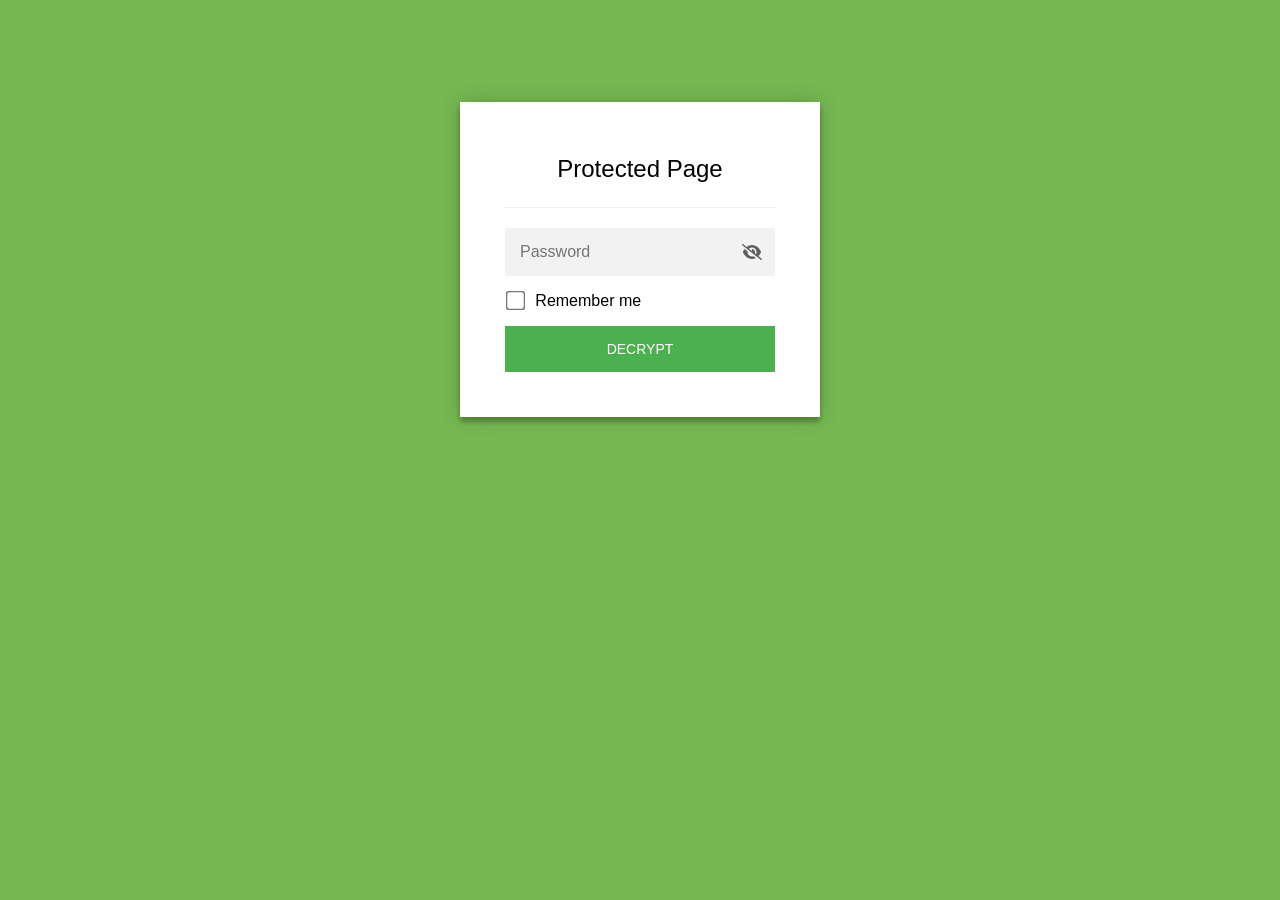
==== docs/index.html @ 406a69e9 "Add Gist-Sync, Anleitung, Passwortschutz, 85 Events voreingetragen - GitHub Gist Auto-Sync bei jedem" ====
<!DOCTYPE html>
<html class="staticrypt-html">
    <head>
        <meta charset="utf-8" />
        <title>Protected Page</title>
        <meta name="viewport" content="width=device-width, initial-scale=1" />

        <!-- do not cache this page -->
        <meta http-equiv="cache-control" content="max-age=0" />
        <meta http-equiv="cache-control" content="no-cache" />
        <meta http-equiv="expires" content="0" />
        <meta http-equiv="expires" content="Tue, 01 Jan 1980 1:00:00 GMT" />
        <meta http-equiv="pragma" content="no-cache" />

        <style>
            .staticrypt-hr {
                margin-top: 20px;
                margin-bottom: 20px;
                border: 0;
                border-top: 1px solid #eee;
            }

            .staticrypt-page {
                width: 360px;
                padding: 8% 0 0;
                margin: auto;
                box-sizing: border-box;
            }

            .staticrypt-form {
                position: relative;
                z-index: 1;
                background: #ffffff;
                max-width: 360px;
                margin: 0 auto 100px;
                padding: 45px;
                text-align: center;
                box-shadow: 0 0 20px 0 rgba(0, 0, 0, 0.2), 0 5px 5px 0 rgba(0, 0, 0, 0.24);
            }

            .staticrypt-form input[type="password"],
            input[type="text"] {
                background: inherit;
                border: 0;
                box-sizing: border-box; /* This ensures padding is included in the total width */
                font-size: 14px;
                outline: 0;
                padding: 15px 30px 15px 15px; /* Adjust the padding to ensure there is space for the icon */
                width: 100%;
            }

            .staticrypt-password-container {
                position: relative;
                outline: 0;
                background: #f2f2f2;
                width: 100%;
                border: 0;
                margin: 0 0 15px;
                box-sizing: border-box;
            }

            .staticrypt-toggle-password-visibility {
                cursor: pointer;
                height: 20px;
                opacity: 60%;
                padding: 13px;
                position: absolute;
                right: 0;
                top: 50%;
                transform: translateY(-50%);
                width: 20px;
            }

            .staticrypt-form .staticrypt-decrypt-button {
                text-transform: uppercase;
                outline: 0;
                background: #4CAF50;
                width: 100%;
                border: 0;
                padding: 15px;
                color: #ffffff;
                font-size: 14px;
                cursor: pointer;
            }

            .staticrypt-form .staticrypt-decrypt-button:hover,
            .staticrypt-form .staticrypt-decrypt-button:active,
            .staticrypt-form .staticrypt-decrypt-button:focus {
                background: #4CAF50;
                filter: brightness(92%);
            }

            .staticrypt-html {
                height: 100%;
            }

            .staticrypt-body {
                height: 100%;
                margin: 0;
            }

            .staticrypt-content {
                height: 100%;
                margin-bottom: 1em;
                background: #76B852;
                font-family: "Arial", sans-serif;
                -webkit-font-smoothing: antialiased;
                -moz-osx-font-smoothing: grayscale;
            }

            .staticrypt-instructions {
                margin-top: -1em;
                margin-bottom: 1em;
            }

            .staticrypt-title {
                font-size: 1.5em;
            }

            label.staticrypt-remember {
                display: flex;
                align-items: center;
                margin-bottom: 1em;
            }

            .staticrypt-remember input[type="checkbox"] {
                transform: scale(1.5);
                margin-right: 1em;
            }

            .hidden {
                display: none !important;
            }

            .staticrypt-spinner-container {
                height: 100%;
                display: flex;
                align-items: center;
                justify-content: center;
            }

            .staticrypt-spinner {
                display: inline-block;
                width: 2rem;
                height: 2rem;
                vertical-align: text-bottom;
                border: 0.25em solid gray;
                border-right-color: transparent;
                border-radius: 50%;
                -webkit-animation: spinner-border 0.75s linear infinite;
                animation: spinner-border 0.75s linear infinite;
                animation-duration: 0.75s;
                animation-timing-function: linear;
                animation-delay: 0s;
                animation-iteration-count: infinite;
                animation-direction: normal;
                animation-fill-mode: none;
                animation-play-state: running;
                animation-name: spinner-border;
            }

            @keyframes spinner-border {
                100% {
                    transform: rotate(360deg);
                }
            }

            @media screen and (-webkit-min-device-pixel-ratio: 0) {
                .staticrypt-form input[type="password"],
                input[type="text"] {
                    font-size: 16px;
                }
            }
        </style>
    </head>

    <body class="staticrypt-body">
        <div id="staticrypt_loading" class="staticrypt-spinner-container">
            <div class="staticrypt-spinner"></div>
        </div>

        <div id="staticrypt_content" class="staticrypt-content hidden">
            <div class="staticrypt-page">
                <div class="staticrypt-form">
                    <div class="staticrypt-instructions">
                        <p class="staticrypt-title">Protected Page</p>
                        <p></p>
                    </div>

                    <hr class="staticrypt-hr" />

                    <form id="staticrypt-form" action="#" method="post">
                        <div class="staticrypt-password-container">
                            <input
                                id="staticrypt-password"
                                type="password"
                                name="password"
                                placeholder="Password"
                                autofocus
                            />

                            <img
                                class="staticrypt-toggle-password-visibility"
                                alt="Show password"
                                title="Show password"
                                src="[data-uri]"
                            />
                        </div>

                        <label id="staticrypt-remember-label" class="staticrypt-remember hidden">
                            <input id="staticrypt-remember" type="checkbox" name="remember" />
                            Remember me
                        </label>

                        <input type="submit" class="staticrypt-decrypt-button" value="DECRYPT" />
                    </form>
                </div>
            </div>
        </div>

        <script>
            // these variables will be filled when generating the file - the template format is 'variable_name'
            const staticryptInitiator = ((function(){
  const exports = {};
  const cryptoEngine = ((function(){
  const exports = {};
  const { subtle } = crypto;

const IV_BITS = 16 * 8;
const HEX_BITS = 4;
const ENCRYPTION_ALGO = "AES-CBC";

/**
 * Translates between utf8 encoded hexadecimal strings
 * and Uint8Array bytes.
 */
const HexEncoder = {
    /**
     * hex string -> bytes
     * @param {string} hexString
     * @returns {Uint8Array}
     */
    parse: function (hexString) {
        if (hexString.length % 2 !== 0) throw "Invalid hexString";
        const arrayBuffer = new Uint8Array(hexString.length / 2);

        for (let i = 0; i < hexString.length; i += 2) {
            const byteValue = parseInt(hexString.substring(i, i + 2), 16);
            if (isNaN(byteValue)) {
                throw "Invalid hexString";
            }
            arrayBuffer[i / 2] = byteValue;
        }
        return arrayBuffer;
    },

    /**
     * bytes -> hex string
     * @param {Uint8Array} bytes
     * @returns {string}
     */
    stringify: function (bytes) {
        const hexBytes = [];

        for (let i = 0; i < bytes.length; ++i) {
            let byteString = bytes[i].toString(16);
            if (byteString.length < 2) {
                byteString = "0" + byteString;
            }
            hexBytes.push(byteString);
        }
        return hexBytes.join("");
    },
};

/**
 * Translates between utf8 strings and Uint8Array bytes.
 */
const UTF8Encoder = {
    parse: function (str) {
        return new TextEncoder().encode(str);
    },

    stringify: function (bytes) {
        return new TextDecoder().decode(bytes);
    },
};

/**
 * Salt and encrypt a msg with a password.
 */
async function encrypt(msg, hashedPassword) {
    // Must be 16 bytes, unpredictable, and preferably cryptographically random. However, it need not be secret.
    // https://developer.mozilla.org/en-US/docs/Web/API/SubtleCrypto/encrypt#parameters
    const iv = crypto.getRandomValues(new Uint8Array(IV_BITS / 8));

    const key = await subtle.importKey("raw", HexEncoder.parse(hashedPassword), ENCRYPTION_ALGO, false, ["encrypt"]);

    const encrypted = await subtle.encrypt(
        {
            name: ENCRYPTION_ALGO,
            iv: iv,
        },
        key,
        UTF8Encoder.parse(msg)
    );

    // iv will be 32 hex characters, we prepend it to the ciphertext for use in decryption
    return HexEncoder.stringify(iv) + HexEncoder.stringify(new Uint8Array(encrypted));
}
exports.encrypt = encrypt;

/**
 * Decrypt a salted msg using a password.
 *
 * @param {string} encryptedMsg
 * @param {string} hashedPassword
 * @returns {Promise<string>}
 */
async function decrypt(encryptedMsg, hashedPassword) {
    const ivLength = IV_BITS / HEX_BITS;
    const iv = HexEncoder.parse(encryptedMsg.substring(0, ivLength));
    const encrypted = encryptedMsg.substring(ivLength);

    const key = await subtle.importKey("raw", HexEncoder.parse(hashedPassword), ENCRYPTION_ALGO, false, ["decrypt"]);

    const outBuffer = await subtle.decrypt(
        {
            name: ENCRYPTION_ALGO,
            iv: iv,
        },
        key,
        HexEncoder.parse(encrypted)
    );

    return UTF8Encoder.stringify(new Uint8Array(outBuffer));
}
exports.decrypt = decrypt;

/**
 * Salt and hash the password so it can be stored in localStorage without opening a password reuse vulnerability.
 *
 * @param {string} password
 * @param {string} salt
 * @returns {Promise<string>}
 */
async function hashPassword(password, salt) {
    // we hash the password in multiple steps, each adding more iterations. This is because we used to allow less
    // iterations, so for backward compatibility reasons, we need to support going from that to more iterations.
    let hashedPassword = await hashLegacyRound(password, salt);

    hashedPassword = await hashSecondRound(hashedPassword, salt);

    return hashThirdRound(hashedPassword, salt);
}
exports.hashPassword = hashPassword;

/**
 * This hashes the password with 1k iterations. This is a low number, we need this function to support backwards
 * compatibility.
 *
 * @param {string} password
 * @param {string} salt
 * @returns {Promise<string>}
 */
function hashLegacyRound(password, salt) {
    return pbkdf2(password, salt, 1000, "SHA-1");
}
exports.hashLegacyRound = hashLegacyRound;

/**
 * Add a second round of iterations. This is because we used to use 1k, so for backwards compatibility with
 * remember-me/autodecrypt links, we need to support going from that to more iterations.
 *
 * @param hashedPassword
 * @param salt
 * @returns {Promise<string>}
 */
function hashSecondRound(hashedPassword, salt) {
    return pbkdf2(hashedPassword, salt, 14000, "SHA-256");
}
exports.hashSecondRound = hashSecondRound;

/**
 * Add a third round of iterations to bring total number to 600k. This is because we used to use 1k, then 15k, so for
 * backwards compatibility with remember-me/autodecrypt links, we need to support going from that to more iterations.
 *
 * @param hashedPassword
 * @param salt
 * @returns {Promise<string>}
 */
function hashThirdRound(hashedPassword, salt) {
    return pbkdf2(hashedPassword, salt, 585000, "SHA-256");
}
exports.hashThirdRound = hashThirdRound;

/**
 * Salt and hash the password so it can be stored in localStorage without opening a password reuse vulnerability.
 *
 * @param {string} password
 * @param {string} salt
 * @param {int} iterations
 * @param {string} hashAlgorithm
 * @returns {Promise<string>}
 */
async function pbkdf2(password, salt, iterations, hashAlgorithm) {
    const key = await subtle.importKey("raw", UTF8Encoder.parse(password), "PBKDF2", false, ["deriveBits"]);

    const keyBytes = await subtle.deriveBits(
        {
            name: "PBKDF2",
            hash: hashAlgorithm,
            iterations,
            salt: UTF8Encoder.parse(salt),
        },
        key,
        256
    );

    return HexEncoder.stringify(new Uint8Array(keyBytes));
}

function generateRandomSalt() {
    const bytes = crypto.getRandomValues(new Uint8Array(128 / 8));

    return HexEncoder.stringify(new Uint8Array(bytes));
}
exports.generateRandomSalt = generateRandomSalt;

async function signMessage(hashedPassword, message) {
    const key = await subtle.importKey(
        "raw",
        HexEncoder.parse(hashedPassword),
        {
            name: "HMAC",
            hash: "SHA-256",
        },
        false,
        ["sign"]
    );
    const signature = await subtle.sign("HMAC", key, UTF8Encoder.parse(message));

    return HexEncoder.stringify(new Uint8Array(signature));
}
exports.signMessage = signMessage;

function getRandomAlphanum() {
    const possibleCharacters = "abcdefghijklmnopqrstuvwxyzABCDEFGHIJKLMNOPQRSTUVWXYZ0123456789";

    let byteArray;
    let parsedInt;

    // Keep generating new random bytes until we get a value that falls
    // within a range that can be evenly divided by possibleCharacters.length
    do {
        byteArray = crypto.getRandomValues(new Uint8Array(1));
        // extract the lowest byte to get an int from 0 to 255 (probably unnecessary, since we're only generating 1 byte)
        parsedInt = byteArray[0] & 0xff;
    } while (parsedInt >= 256 - (256 % possibleCharacters.length));

    // Take the modulo of the parsed integer to get a random number between 0 and totalLength - 1
    const randomIndex = parsedInt % possibleCharacters.length;

    return possibleCharacters[randomIndex];
}

/**
 * Generate a random string of a given length.
 *
 * @param {int} length
 * @returns {string}
 */
function generateRandomString(length) {
    let randomString = "";

    for (let i = 0; i < length; i++) {
        randomString += getRandomAlphanum();
    }

    return randomString;
}
exports.generateRandomString = generateRandomString;

  return exports;
})());
const codec = ((function(){
  const exports = {};
  /**
 * Initialize the codec with the provided cryptoEngine - this return functions to encode and decode messages.
 *
 * @param cryptoEngine - the engine to use for encryption / decryption
 */
function init(cryptoEngine) {
    const exports = {};

    /**
     * Top-level function for encoding a message.
     * Includes password hashing, encryption, and signing.
     *
     * @param {string} msg
     * @param {string} password
     * @param {string} salt
     *
     * @returns {string} The encoded text
     */
    async function encode(msg, password, salt) {
        const hashedPassword = await cryptoEngine.hashPassword(password, salt);

        const encrypted = await cryptoEngine.encrypt(msg, hashedPassword);

        // we use the hashed password in the HMAC because this is effectively what will be used a password (so we can store
        // it in localStorage safely, we don't use the clear text password)
        const hmac = await cryptoEngine.signMessage(hashedPassword, encrypted);

        return hmac + encrypted;
    }
    exports.encode = encode;

    /**
     * Encode using a password that has already been hashed. This is useful to encode multiple messages in a row, that way
     * we don't need to hash the password multiple times.
     *
     * @param {string} msg
     * @param {string} hashedPassword
     *
     * @returns {string} The encoded text
     */
    async function encodeWithHashedPassword(msg, hashedPassword) {
        const encrypted = await cryptoEngine.encrypt(msg, hashedPassword);

        // we use the hashed password in the HMAC because this is effectively what will be used a password (so we can store
        // it in localStorage safely, we don't use the clear text password)
        const hmac = await cryptoEngine.signMessage(hashedPassword, encrypted);

        return hmac + encrypted;
    }
    exports.encodeWithHashedPassword = encodeWithHashedPassword;

    /**
     * Top-level function for decoding a message.
     * Includes signature check and decryption.
     *
     * @param {string} signedMsg
     * @param {string} hashedPassword
     * @param {string} salt
     * @param {int} backwardCompatibleAttempt
     * @param {string} originalPassword
     *
     * @returns {Object} {success: true, decoded: string} | {success: false, message: string}
     */
    async function decode(signedMsg, hashedPassword, salt, backwardCompatibleAttempt = 0, originalPassword = "") {
        const encryptedHMAC = signedMsg.substring(0, 64);
        const encryptedMsg = signedMsg.substring(64);
        const decryptedHMAC = await cryptoEngine.signMessage(hashedPassword, encryptedMsg);

        if (decryptedHMAC !== encryptedHMAC) {
            // we have been raising the number of iterations in the hashing algorithm multiple times, so to support the old
            // remember-me/autodecrypt links we need to try bringing the old hashes up to speed.
            originalPassword = originalPassword || hashedPassword;
            if (backwardCompatibleAttempt === 0) {
                const updatedHashedPassword = await cryptoEngine.hashThirdRound(originalPassword, salt);

                return decode(signedMsg, updatedHashedPassword, salt, backwardCompatibleAttempt + 1, originalPassword);
            }
            if (backwardCompatibleAttempt === 1) {
                let updatedHashedPassword = await cryptoEngine.hashSecondRound(originalPassword, salt);
                updatedHashedPassword = await cryptoEngine.hashThirdRound(updatedHashedPassword, salt);

                return decode(signedMsg, updatedHashedPassword, salt, backwardCompatibleAttempt + 1, originalPassword);
            }

            return { success: false, message: "Signature mismatch" };
        }

        return {
            success: true,
            decoded: await cryptoEngine.decrypt(encryptedMsg, hashedPassword),
        };
    }
    exports.decode = decode;

    return exports;
}
exports.init = init;

  return exports;
})());
const decode = codec.init(cryptoEngine).decode;

/**
 * Initialize the staticrypt module, that exposes functions callbable by the password_template.
 *
 * @param {{
 *  staticryptEncryptedMsgUniqueVariableName: string,
 *  isRememberEnabled: boolean,
 *  rememberDurationInDays: number,
 *  staticryptSaltUniqueVariableName: string,
 * }} staticryptConfig - object of data that is stored on the password_template at encryption time.
 *
 * @param {{
 *  rememberExpirationKey: string,
 *  rememberPassphraseKey: string,
 *  replaceHtmlCallback: function,
 *  clearLocalStorageCallback: function,
 * }} templateConfig - object of data that can be configured by a custom password_template.
 */
function init(staticryptConfig, templateConfig) {
    const exports = {};

    /**
     * Decrypt our encrypted page, replace the whole HTML.
     *
     * @param {string} hashedPassword
     * @returns {Promise<boolean>}
     */
    async function decryptAndReplaceHtml(hashedPassword) {
        const { staticryptEncryptedMsgUniqueVariableName, staticryptSaltUniqueVariableName } = staticryptConfig;
        const { replaceHtmlCallback } = templateConfig;

        const result = await decode(
            staticryptEncryptedMsgUniqueVariableName,
            hashedPassword,
            staticryptSaltUniqueVariableName
        );
        if (!result.success) {
            return false;
        }
        const plainHTML = result.decoded;

        // if the user configured a callback call it, otherwise just replace the whole HTML
        if (typeof replaceHtmlCallback === "function") {
            replaceHtmlCallback(plainHTML);
        } else {
            document.write(plainHTML);
            document.close();
        }

        return true;
    }

    /**
     * Attempt to decrypt the page and replace the whole HTML.
     *
     * @param {string} password
     * @param {boolean} isRememberChecked
     *
     * @returns {Promise<{isSuccessful: boolean, hashedPassword?: string}>} - we return an object, so that if we want to
     *   expose more information in the future we can do it without breaking the password_template
     */
    async function handleDecryptionOfPage(password, isRememberChecked) {
        const { staticryptSaltUniqueVariableName } = staticryptConfig;

        // decrypt and replace the whole page
        const hashedPassword = await cryptoEngine.hashPassword(password, staticryptSaltUniqueVariableName);
        return handleDecryptionOfPageFromHash(hashedPassword, isRememberChecked);
    }
    exports.handleDecryptionOfPage = handleDecryptionOfPage;

    async function handleDecryptionOfPageFromHash(hashedPassword, isRememberChecked) {
        const { isRememberEnabled, rememberDurationInDays } = staticryptConfig;
        const { rememberExpirationKey, rememberPassphraseKey } = templateConfig;

        const isDecryptionSuccessful = await decryptAndReplaceHtml(hashedPassword);

        if (!isDecryptionSuccessful) {
            return {
                isSuccessful: false,
                hashedPassword,
            };
        }

        // remember the hashedPassword and set its expiration if necessary
        if (isRememberEnabled && isRememberChecked) {
            window.localStorage.setItem(rememberPassphraseKey, hashedPassword);

            // set the expiration if the duration isn't 0 (meaning no expiration)
            if (rememberDurationInDays > 0) {
                window.localStorage.setItem(
                    rememberExpirationKey,
                    (new Date().getTime() + rememberDurationInDays * 24 * 60 * 60 * 1000).toString()
                );
            }
        }

        return {
            isSuccessful: true,
            hashedPassword,
        };
    }
    exports.handleDecryptionOfPageFromHash = handleDecryptionOfPageFromHash;

    /**
     * Clear localstorage from staticrypt related values
     */
    function clearLocalStorage() {
        const { clearLocalStorageCallback, rememberExpirationKey, rememberPassphraseKey } = templateConfig;

        if (typeof clearLocalStorageCallback === "function") {
            clearLocalStorageCallback();
        } else {
            localStorage.removeItem(rememberPassphraseKey);
            localStorage.removeItem(rememberExpirationKey);
        }
    }

    async function handleDecryptOnLoad() {
        let isSuccessful = await decryptOnLoadFromUrl();

        if (!isSuccessful) {
            isSuccessful = await decryptOnLoadFromRememberMe();
        }

        return { isSuccessful };
    }
    exports.handleDecryptOnLoad = handleDecryptOnLoad;

    /**
     * Clear storage if we are logging out
     *
     * @returns {boolean} - whether we logged out
     */
    function logoutIfNeeded() {
        const logoutKey = "staticrypt_logout";

        // handle logout through query param
        const queryParams = new URLSearchParams(window.location.search);
        if (queryParams.has(logoutKey)) {
            clearLocalStorage();
            return true;
        }

        // handle logout through URL fragment
        const hash = window.location.hash.substring(1);
        if (hash.includes(logoutKey)) {
            clearLocalStorage();
            return true;
        }

        return false;
    }

    /**
     * To be called on load: check if we want to try to decrypt and replace the HTML with the decrypted content, and
     * try to do it if needed.
     *
     * @returns {Promise<boolean>} true if we derypted and replaced the whole page, false otherwise
     */
    async function decryptOnLoadFromRememberMe() {
        const { rememberDurationInDays } = staticryptConfig;
        const { rememberExpirationKey, rememberPassphraseKey } = templateConfig;

        // if we are login out, terminate
        if (logoutIfNeeded()) {
            return false;
        }

        // if there is expiration configured, check if we're not beyond the expiration
        if (rememberDurationInDays && rememberDurationInDays > 0) {
            const expiration = localStorage.getItem(rememberExpirationKey),
                isExpired = expiration && new Date().getTime() > parseInt(expiration);

            if (isExpired) {
                clearLocalStorage();
                return false;
            }
        }

        const hashedPassword = localStorage.getItem(rememberPassphraseKey);

        if (hashedPassword) {
            // try to decrypt
            const isDecryptionSuccessful = await decryptAndReplaceHtml(hashedPassword);

            // if the decryption is unsuccessful the password might be wrong - silently clear the saved data and let
            // the user fill the password form again
            if (!isDecryptionSuccessful) {
                clearLocalStorage();
                return false;
            }

            return true;
        }

        return false;
    }

    async function decryptOnLoadFromUrl() {
        const passwordKey = "staticrypt_pwd";
        const rememberMeKey = "remember_me";

        // try to get the password from the query param (for backward compatibility - we now want to avoid this method,
        // since it sends the hashed password to the server which isn't needed)
        const queryParams = new URLSearchParams(window.location.search);
        const hashedPasswordQuery = queryParams.get(passwordKey);
        const rememberMeQuery = queryParams.get(rememberMeKey);

        const urlFragment = window.location.hash.substring(1);
        // get the password from the url fragment
        const hashedPasswordRegexMatch = urlFragment.match(new RegExp(passwordKey + "=([^&]*)"));
        const hashedPasswordFragment = hashedPasswordRegexMatch ? hashedPasswordRegexMatch[1] : null;
        const rememberMeFragment = urlFragment.includes(rememberMeKey);

        const hashedPassword = hashedPasswordFragment || hashedPasswordQuery;
        const rememberMe = rememberMeFragment || rememberMeQuery;

        if (hashedPassword) {
            return handleDecryptionOfPageFromHash(hashedPassword, rememberMe);
        }

        return false;
    }

    return exports;
}
exports.init = init;

  return exports;
})());
            const templateError = "Bad password!",
                templateToggleAltShow = "Show password",
                templateToggleAltHide = "Hide password",
                isRememberEnabled = true,
                staticryptConfig = {"staticryptEncryptedMsgUniqueVariableName":"[base64]","isRememberEnabled":true,"rememberDurationInDays":0,"staticryptSaltUniqueVariableName":"1d527d99b723d4c66355644db161a316"};

            // you can edit these values to customize some of the behavior of StatiCrypt
            const templateConfig = {
                rememberExpirationKey: "staticrypt_expiration",
                rememberPassphraseKey: "staticrypt_passphrase",
                replaceHtmlCallback: null,
                clearLocalStorageCallback: null,
            };

            // init the staticrypt engine
            const staticrypt = staticryptInitiator.init(staticryptConfig, templateConfig);

            // try to automatically decrypt on load if there is a saved password
            window.onload = async function () {
                const { isSuccessful } = await staticrypt.handleDecryptOnLoad();

                // if we didn't decrypt anything on load, show the password prompt. Otherwise the content has already been
                // replaced, no need to do anything
                if (!isSuccessful) {
                    // hide loading screen
                    document.getElementById("staticrypt_loading").classList.add("hidden");
                    document.getElementById("staticrypt_content").classList.remove("hidden");
                    document.getElementById("staticrypt-password").focus();

                    // show the remember me checkbox
                    if (isRememberEnabled) {
                        document.getElementById("staticrypt-remember-label").classList.remove("hidden");
                    }
                }
            };

            // toggle password visibility
            const toggleIcon = document.querySelector(".staticrypt-toggle-password-visibility");
            // these two icons are coming from FontAwesome
            const imgSrcEyeClosed =
                "[data-uri]";
            const imgSrcEyeOpened =
                "[data-uri]";
            toggleIcon.addEventListener("click", function () {
                const passwordInput = document.getElementById("staticrypt-password");
                if (passwordInput.type === "password") {
                    passwordInput.type = "text";
                    toggleIcon.src = imgSrcEyeOpened;
                    toggleIcon.alt = templateToggleAltHide;
                    toggleIcon.title = templateToggleAltHide;
                } else {
                    passwordInput.type = "password";
                    toggleIcon.src = imgSrcEyeClosed;
                    toggleIcon.alt = templateToggleAltShow;
                    toggleIcon.title = templateToggleAltShow;
                }
            });

            // handle password form submission
            document.getElementById("staticrypt-form").addEventListener("submit", async function (e) {
                e.preventDefault();

                const password = document.getElementById("staticrypt-password").value,
                    isRememberChecked = document.getElementById("staticrypt-remember").checked;

                const { isSuccessful } = await staticrypt.handleDecryptionOfPage(password, isRememberChecked);

                if (!isSuccessful) {
                    alert(templateError);
                }
            });
        </script>
    </body>
</html>
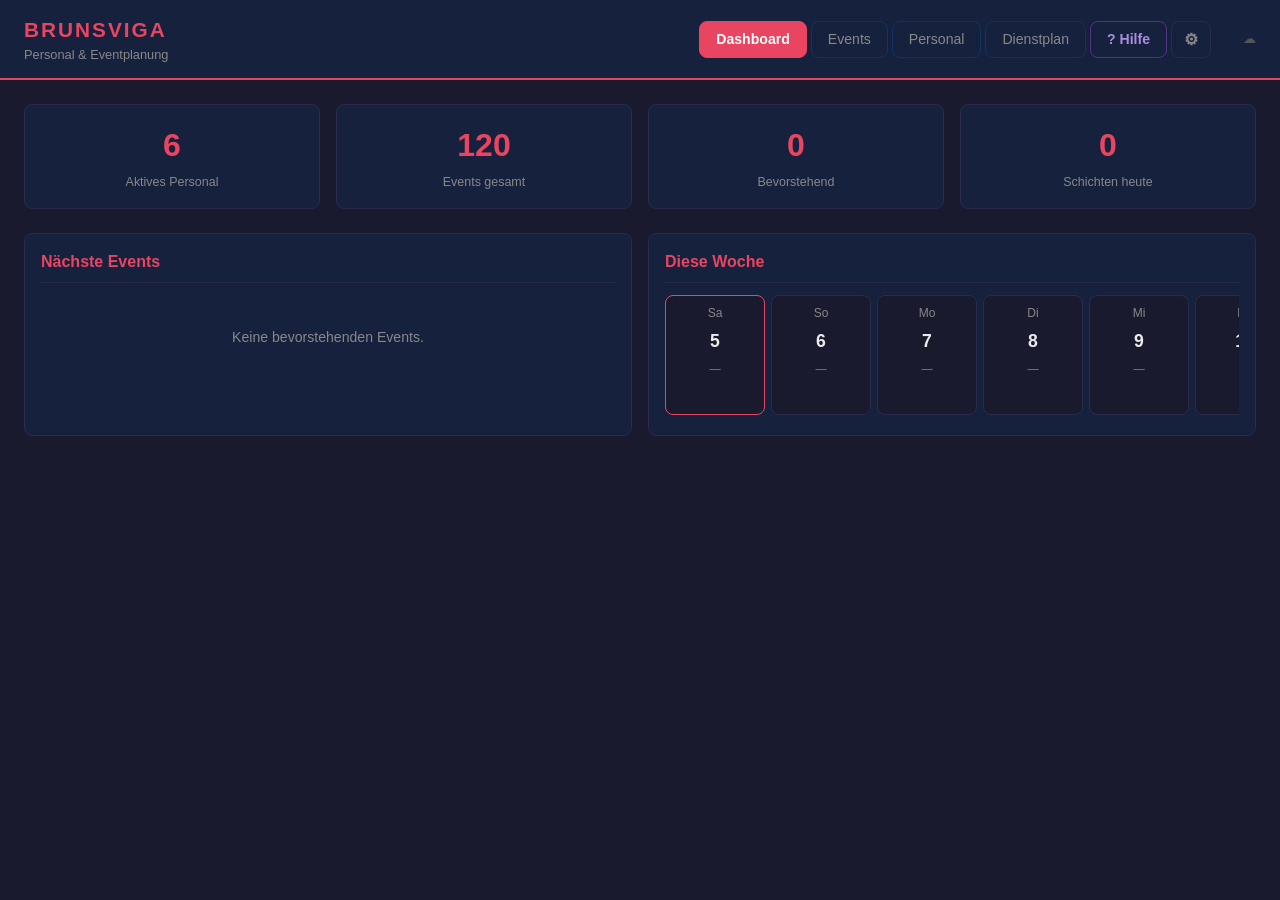
==== commit d039b1cd: "chore: migrate to Cloudflare Pages — remove staticrypt - build.js now writes directly to docs/index." ====
--- a/docs/index.html
+++ b/docs/index.html
@@ -1,892 +1,2470 @@
 <!DOCTYPE html>
-<html class="staticrypt-html">
-    <head>
-        <meta charset="utf-8" />
-        <title>Protected Page</title>
-        <meta name="viewport" content="width=device-width, initial-scale=1" />
-
-        <!-- do not cache this page -->
-        <meta http-equiv="cache-control" content="max-age=0" />
-        <meta http-equiv="cache-control" content="no-cache" />
-        <meta http-equiv="expires" content="0" />
-        <meta http-equiv="expires" content="Tue, 01 Jan 1980 1:00:00 GMT" />
-        <meta http-equiv="pragma" content="no-cache" />
-
-        <style>
-            .staticrypt-hr {
-                margin-top: 20px;
-                margin-bottom: 20px;
-                border: 0;
-                border-top: 1px solid #eee;
-            }
-
-            .staticrypt-page {
-                width: 360px;
-                padding: 8% 0 0;
-                margin: auto;
-                box-sizing: border-box;
-            }
-
-            .staticrypt-form {
-                position: relative;
-                z-index: 1;
-                background: #ffffff;
-                max-width: 360px;
-                margin: 0 auto 100px;
-                padding: 45px;
-                text-align: center;
-                box-shadow: 0 0 20px 0 rgba(0, 0, 0, 0.2), 0 5px 5px 0 rgba(0, 0, 0, 0.24);
-            }
-
-            .staticrypt-form input[type="password"],
-            input[type="text"] {
-                background: inherit;
-                border: 0;
-                box-sizing: border-box; /* This ensures padding is included in the total width */
-                font-size: 14px;
-                outline: 0;
-                padding: 15px 30px 15px 15px; /* Adjust the padding to ensure there is space for the icon */
-                width: 100%;
-            }
-
-            .staticrypt-password-container {
-                position: relative;
-                outline: 0;
-                background: #f2f2f2;
-                width: 100%;
-                border: 0;
-                margin: 0 0 15px;
-                box-sizing: border-box;
-            }
-
-            .staticrypt-toggle-password-visibility {
-                cursor: pointer;
-                height: 20px;
-                opacity: 60%;
-                padding: 13px;
-                position: absolute;
-                right: 0;
-                top: 50%;
-                transform: translateY(-50%);
-                width: 20px;
-            }
-
-            .staticrypt-form .staticrypt-decrypt-button {
-                text-transform: uppercase;
-                outline: 0;
-                background: #4CAF50;
-                width: 100%;
-                border: 0;
-                padding: 15px;
-                color: #ffffff;
-                font-size: 14px;
-                cursor: pointer;
-            }
-
-            .staticrypt-form .staticrypt-decrypt-button:hover,
-            .staticrypt-form .staticrypt-decrypt-button:active,
-            .staticrypt-form .staticrypt-decrypt-button:focus {
-                background: #4CAF50;
-                filter: brightness(92%);
-            }
-
-            .staticrypt-html {
-                height: 100%;
-            }
-
-            .staticrypt-body {
-                height: 100%;
-                margin: 0;
-            }
-
-            .staticrypt-content {
-                height: 100%;
-                margin-bottom: 1em;
-                background: #76B852;
-                font-family: "Arial", sans-serif;
-                -webkit-font-smoothing: antialiased;
-                -moz-osx-font-smoothing: grayscale;
-            }
-
-            .staticrypt-instructions {
-                margin-top: -1em;
-                margin-bottom: 1em;
-            }
-
-            .staticrypt-title {
-                font-size: 1.5em;
-            }
-
-            label.staticrypt-remember {
-                display: flex;
-                align-items: center;
-                margin-bottom: 1em;
-            }
-
-            .staticrypt-remember input[type="checkbox"] {
-                transform: scale(1.5);
-                margin-right: 1em;
-            }
-
-            .hidden {
-                display: none !important;
-            }
-
-            .staticrypt-spinner-container {
-                height: 100%;
-                display: flex;
-                align-items: center;
-                justify-content: center;
-            }
-
-            .staticrypt-spinner {
-                display: inline-block;
-                width: 2rem;
-                height: 2rem;
-                vertical-align: text-bottom;
-                border: 0.25em solid gray;
-                border-right-color: transparent;
-                border-radius: 50%;
-                -webkit-animation: spinner-border 0.75s linear infinite;
-                animation: spinner-border 0.75s linear infinite;
-                animation-duration: 0.75s;
-                animation-timing-function: linear;
-                animation-delay: 0s;
-                animation-iteration-count: infinite;
-                animation-direction: normal;
-                animation-fill-mode: none;
-                animation-play-state: running;
-                animation-name: spinner-border;
-            }
-
-            @keyframes spinner-border {
-                100% {
-                    transform: rotate(360deg);
-                }
-            }
-
-            @media screen and (-webkit-min-device-pixel-ratio: 0) {
-                .staticrypt-form input[type="password"],
-                input[type="text"] {
-                    font-size: 16px;
-                }
-            }
-        </style>
-    </head>
-
-    <body class="staticrypt-body">
-        <div id="staticrypt_loading" class="staticrypt-spinner-container">
-            <div class="staticrypt-spinner"></div>
+<html lang="de">
+<head>
+  <meta charset="UTF-8" />
+  <meta name="viewport" content="width=device-width, initial-scale=1.0" />
+  <title>Brunsviga — Dienstplanung</title>
+  <style>
+:root {
+  --bg: #1a1a2e;
+  --surface: #16213e;
+  --surface2: #0f3460;
+  --accent: #e94560;
+  --accent2: #533483;
+  --text: #eaeaea;
+  --text-muted: #888;
+  --green: #2ecc71;
+  --amber: #f39c12;
+  --red: #e74c3c;
+  --radius: 8px;
+  --gap: 16px;
+}
+
+* { box-sizing: border-box; margin: 0; padding: 0; }
+
+body {
+  font-family: -apple-system, BlinkMacSystemFont, 'Segoe UI', sans-serif;
+  background: var(--bg);
+  color: var(--text);
+  font-size: 15px;
+  line-height: 1.5;
+}
+
+/* ── Layout ── */
+#app { display: flex; flex-direction: column; min-height: 100vh; }
+
+header {
+  background: var(--surface);
+  padding: 14px 24px;
+  display: flex;
+  align-items: center;
+  gap: 24px;
+  border-bottom: 2px solid var(--accent);
+  position: sticky;
+  top: 0;
+  z-index: 50;
+}
+
+header h1 {
+  font-size: 1.3rem;
+  font-weight: 700;
+  color: var(--accent);
+  letter-spacing: 2px;
+  text-transform: uppercase;
+}
+
+header .subtitle {
+  font-size: 0.8rem;
+  color: var(--text-muted);
+}
+
+nav {
+  display: flex;
+  gap: 4px;
+  margin-left: auto;
+}
+
+nav button {
+  background: transparent;
+  border: 1px solid var(--surface2);
+  color: var(--text-muted);
+  padding: 7px 16px;
+  border-radius: var(--radius);
+  cursor: pointer;
+  font-size: 0.88rem;
+  transition: all 0.15s;
+}
+
+nav button:hover { color: var(--text); border-color: var(--accent2); }
+nav button.active {
+  background: var(--accent);
+  color: #fff;
+  border-color: var(--accent);
+  font-weight: 600;
+}
+
+main { flex: 1; padding: 24px; }
+
+.tab-content { display: none; }
+.tab-content.active { display: block; }
+
+/* ── Cards / Grid ── */
+.grid-2 {
+  display: grid;
+  grid-template-columns: 1fr 1fr;
+  gap: var(--gap);
+}
+
+.grid-3 {
+  display: grid;
+  grid-template-columns: repeat(3, 1fr);
+  gap: var(--gap);
+}
+
+.card {
+  background: var(--surface);
+  border-radius: var(--radius);
+  padding: var(--gap);
+  border: 1px solid #2a2a4a;
+}
+
+.card h2 {
+  font-size: 1rem;
+  margin-bottom: 12px;
+  color: var(--accent);
+  border-bottom: 1px solid #2a2a4a;
+  padding-bottom: 8px;
+}
+
+.card h3 {
+  font-size: 0.9rem;
+  margin-bottom: 10px;
+  color: var(--text);
+}
+
+/* ── Forms ── */
+.form-group {
+  display: flex;
+  flex-direction: column;
+  gap: 6px;
+  margin-bottom: 12px;
+}
+
+.form-group label {
+  font-size: 0.8rem;
+  color: var(--text-muted);
+  text-transform: uppercase;
+  letter-spacing: 0.5px;
+}
+
+input, select, textarea {
+  background: var(--bg);
+  border: 1px solid #2a2a4a;
+  color: var(--text);
+  padding: 8px 10px;
+  border-radius: var(--radius);
+  font-size: 0.9rem;
+  font-family: inherit;
+  width: 100%;
+}
+
+input:focus, select:focus, textarea:focus {
+  outline: none;
+  border-color: var(--accent2);
+}
+
+textarea { resize: vertical; min-height: 60px; }
+
+.form-row {
+  display: flex;
+  gap: 10px;
+}
+
+.form-row .form-group { flex: 1; }
+
+/* ── Buttons ── */
+.btn {
+  padding: 8px 18px;
+  border-radius: var(--radius);
+  border: none;
+  cursor: pointer;
+  font-size: 0.88rem;
+  font-weight: 600;
+  transition: opacity 0.15s;
+}
+
+.btn:hover { opacity: 0.85; }
+.btn-primary { background: var(--accent); color: #fff; }
+.btn-secondary { background: var(--accent2); color: #fff; }
+.btn-ghost {
+  background: transparent;
+  border: 1px solid #2a2a4a;
+  color: var(--text-muted);
+}
+
+.btn-ghost:hover { color: var(--text); border-color: var(--accent2); }
+.btn-danger { background: var(--red); color: #fff; }
+.btn-sm { padding: 4px 10px; font-size: 0.8rem; }
+
+.btn-row {
+  display: flex;
+  gap: 8px;
+  margin-top: 12px;
+}
+
+/* ── Lists ── */
+.item-list { display: flex; flex-direction: column; gap: 8px; }
+
+.item {
+  background: var(--bg);
+  border: 1px solid #2a2a4a;
+  border-radius: var(--radius);
+  padding: 10px 12px;
+  display: flex;
+  align-items: center;
+  gap: 10px;
+}
+
+.item:hover { border-color: var(--accent2); }
+
+.item-info { flex: 1; }
+.item-title { font-weight: 600; font-size: 0.9rem; }
+.item-meta { font-size: 0.78rem; color: var(--text-muted); margin-top: 2px; }
+
+.item-actions { display: flex; gap: 6px; }
+
+/* ── Tags / Badges ── */
+.badge {
+  display: inline-block;
+  padding: 2px 8px;
+  border-radius: 99px;
+  font-size: 0.72rem;
+  font-weight: 600;
+  text-transform: uppercase;
+  letter-spacing: 0.5px;
+}
+
+.badge-green { background: rgba(46,204,113,0.2); color: var(--green); }
+.badge-amber { background: rgba(243,156,18,0.2); color: var(--amber); }
+.badge-red { background: rgba(231,76,60,0.2); color: var(--red); }
+.badge-blue { background: rgba(83,52,131,0.3); color: #a98edd; }
+.badge-gray { background: rgba(136,136,136,0.2); color: var(--text-muted); }
+
+/* ── Dashboard stats ── */
+.stat-grid {
+  display: grid;
+  grid-template-columns: repeat(4, 1fr);
+  gap: var(--gap);
+  margin-bottom: 24px;
+}
+
+.stat {
+  background: var(--surface);
+  border-radius: var(--radius);
+  padding: 16px;
+  border: 1px solid #2a2a4a;
+  text-align: center;
+}
+
+.stat-number {
+  font-size: 2rem;
+  font-weight: 700;
+  color: var(--accent);
+}
+
+.stat-label {
+  font-size: 0.78rem;
+  color: var(--text-muted);
+  margin-top: 4px;
+}
+
+/* ── Calendar strip ── */
+.week-strip {
+  display: flex;
+  gap: 6px;
+  overflow-x: auto;
+  padding-bottom: 4px;
+}
+
+.day-col {
+  flex: 0 0 100px;
+  background: var(--bg);
+  border: 1px solid #2a2a4a;
+  border-radius: var(--radius);
+  padding: 8px;
+  min-height: 120px;
+}
+
+.day-col.today { border-color: var(--accent); }
+
+.day-header {
+  font-size: 0.75rem;
+  color: var(--text-muted);
+  text-align: center;
+  margin-bottom: 6px;
+}
+
+.day-date {
+  font-size: 1.1rem;
+  font-weight: 700;
+  text-align: center;
+  margin-bottom: 6px;
+}
+
+.day-event {
+  background: var(--accent2);
+  border-radius: 4px;
+  padding: 3px 5px;
+  font-size: 0.72rem;
+  margin-bottom: 3px;
+  cursor: pointer;
+  white-space: nowrap;
+  overflow: hidden;
+  text-overflow: ellipsis;
+}
+
+/* ── Modal ── */
+.modal-overlay {
+  display: none;
+  position: fixed;
+  inset: 0;
+  background: rgba(0,0,0,0.7);
+  z-index: 100;
+  align-items: center;
+  justify-content: center;
+}
+
+.modal-overlay.open { display: flex; }
+
+.modal {
+  background: var(--surface);
+  border-radius: var(--radius);
+  padding: 24px;
+  width: 520px;
+  max-width: 95vw;
+  max-height: 85vh;
+  overflow-y: auto;
+  border: 1px solid var(--accent2);
+}
+
+.modal h2 {
+  font-size: 1.1rem;
+  margin-bottom: 16px;
+  color: var(--accent);
+}
+
+/* ── Dienstplan table ── */
+.roster-table {
+  width: 100%;
+  border-collapse: collapse;
+  font-size: 0.85rem;
+}
+
+.roster-table th {
+  background: var(--surface2);
+  padding: 8px 10px;
+  text-align: left;
+  font-size: 0.78rem;
+  color: var(--text-muted);
+  text-transform: uppercase;
+}
+
+.roster-table td {
+  padding: 8px 10px;
+  border-bottom: 1px solid #2a2a4a;
+  vertical-align: middle;
+}
+
+.roster-table tr:hover td { background: rgba(255,255,255,0.03); }
+
+/* ── Dienstplan: Wochenansicht ── */
+.week-grid {
+  display: grid;
+  grid-template-columns: 110px repeat(7, 1fr);
+  gap: 3px;
+  overflow-x: auto;
+}
+
+.week-cell-header {
+  background: var(--surface2);
+  padding: 7px 6px;
+  font-size: 0.73rem;
+  font-weight: 600;
+  text-align: center;
+  border-radius: 4px;
+  color: var(--text-muted);
+}
+
+.week-cell-header.today { background: var(--accent); color: #fff; }
+
+.week-staff-label {
+  padding: 8px 10px;
+  font-size: 0.82rem;
+  font-weight: 700;
+  display: flex;
+  align-items: center;
+  background: var(--surface);
+  border-radius: 4px;
+}
+
+.week-cell {
+  background: var(--surface);
+  border-radius: 4px;
+  padding: 3px;
+  min-height: 42px;
+  display: flex;
+  flex-direction: column;
+  gap: 2px;
+}
+
+.week-cell.today { background: rgba(233,69,96,0.08); }
+
+.shift-pill {
+  border-radius: 3px;
+  padding: 2px 5px;
+  font-size: 0.7rem;
+  font-weight: 700;
+  color: #fff;
+  white-space: nowrap;
+  overflow: hidden;
+  text-overflow: ellipsis;
+  cursor: default;
+}
+
+/* ── Dienstplan: Monatsansicht ── */
+.month-view {
+  display: grid;
+  grid-template-columns: repeat(7, 1fr);
+  gap: 3px;
+}
+
+.month-weekday-header {
+  text-align: center;
+  font-size: 0.75rem;
+  font-weight: 600;
+  color: var(--text-muted);
+  padding: 8px 4px;
+}
+
+.month-day-cell {
+  background: var(--surface);
+  border-radius: 6px;
+  padding: 5px;
+  min-height: 80px;
+  cursor: pointer;
+  border: 1px solid transparent;
+}
+
+.month-day-cell:hover { border-color: var(--accent2); }
+.month-day-cell.today { border-color: var(--accent); }
+.month-day-cell.other-month { background: transparent; cursor: default; }
+
+.month-day-num {
+  font-size: 0.78rem;
+  font-weight: 700;
+  margin-bottom: 3px;
+  color: var(--text-muted);
+}
+
+.month-day-cell.today .month-day-num { color: var(--accent); }
+
+.month-shift-dot {
+  font-size: 0.65rem;
+  color: #fff;
+  border-radius: 2px;
+  padding: 1px 3px;
+  margin-bottom: 1px;
+  white-space: nowrap;
+  overflow: hidden;
+  text-overflow: ellipsis;
+  font-weight: 600;
+}
+
+/* ── Utility ── */
+.section-header {
+  display: flex;
+  align-items: center;
+  justify-content: space-between;
+  margin-bottom: 16px;
+}
+
+.section-header h2 {
+  font-size: 1.1rem;
+  font-weight: 700;
+}
+
+.empty-state {
+  text-align: center;
+  padding: 32px;
+  color: var(--text-muted);
+  font-size: 0.88rem;
+}
+
+.mt8 { margin-top: 8px; }
+.mt16 { margin-top: 16px; }
+.mt24 { margin-top: 24px; }
+
+/* ── Event Tooltip ── */
+#ev-tooltip {
+  position: fixed;
+  z-index: 200;
+  display: none;
+  background: var(--surface);
+  border: 1px solid var(--accent2);
+  border-radius: var(--radius);
+  padding: 12px 14px;
+  max-width: 280px;
+  pointer-events: none;
+  box-shadow: 0 8px 24px rgba(0,0,0,0.5);
+  font-size: 0.85rem;
+  line-height: 1.5;
+}
+#ev-tooltip .tt-title { font-weight: 700; margin-bottom: 4px; color: var(--accent); }
+#ev-tooltip .tt-meta  { font-size: 0.78rem; color: var(--text-muted); }
+#ev-tooltip .tt-note  { font-size: 0.78rem; margin-top: 6px; border-top: 1px solid #2a2a4a; padding-top: 6px; }
+
+/* ── Week view: Veranstaltungs-Zeile ── */
+.week-event-row {
+  background: rgba(83,52,131,0.55);
+  border-radius: 4px;
+  padding: 4px 7px;
+  font-size: 0.75rem;
+  font-weight: 700;
+  color: #e0cfff;
+  border-left: 3px solid #8b68e0;
+  white-space: nowrap;
+  overflow: hidden;
+  text-overflow: ellipsis;
+  cursor: pointer;
+}
+.week-event-row:hover { background: rgba(83,52,131,0.8); }
+
+/* ── Month view: Veranstaltungs-Label ── */
+.month-event-label {
+  background: rgba(83,52,131,0.55);
+  border-radius: 3px;
+  padding: 2px 4px;
+  font-size: 0.65rem;
+  font-weight: 700;
+  color: #e0cfff;
+  border-left: 2px solid #8b68e0;
+  margin-bottom: 2px;
+  white-space: nowrap;
+  overflow: hidden;
+  text-overflow: ellipsis;
+  cursor: pointer;
+}
+.month-event-label:hover { background: rgba(83,52,131,0.8); }
+
+/* ── Klickbares Item ── */
+.item-clickable { cursor: pointer; }
+.item-clickable:hover { border-color: var(--accent); }
+
+</style>
+</head>
+<body>
+<div id="app">
+
+  <!-- ── Header ── -->
+  <header>
+    <div>
+      <h1>Brunsviga</h1>
+      <div class="subtitle">Personal &amp; Eventplanung</div>
+    </div>
+    <nav>
+      <button data-tab="dashboard" class="active">Dashboard</button>
+      <button data-tab="events">Events</button>
+      <button data-tab="staff">Personal</button>
+      <button data-tab="roster">Dienstplan</button>
+      <a href="anleitung.html" target="_blank" style="padding:7px 16px;border-radius:8px;border:1px solid #533483;color:#a98edd;text-decoration:none;font-size:0.88rem;font-weight:600">? Hilfe</a>
+      <button class="btn btn-ghost" onclick="openSettingsModal()" title="Cloud-Backup einrichten" style="font-size:1rem;padding:7px 12px">⚙</button>
+    </nav>
+    <div id="sync-status" style="font-size:0.8rem;color:#555;white-space:nowrap;margin-left:8px"></div>
+  </header>
+
+  <main>
+
+    <!-- ══════════════════════════════════════ -->
+    <!-- TAB: DASHBOARD                         -->
+    <!-- ══════════════════════════════════════ -->
+    <div id="tab-dashboard" class="tab-content active">
+
+      <div class="stat-grid">
+        <div class="stat">
+          <div class="stat-number" id="stat-staff">0</div>
+          <div class="stat-label">Aktives Personal</div>
         </div>
-
-        <div id="staticrypt_content" class="staticrypt-content hidden">
-            <div class="staticrypt-page">
-                <div class="staticrypt-form">
-                    <div class="staticrypt-instructions">
-                        <p class="staticrypt-title">Protected Page</p>
-                        <p></p>
-                    </div>
-
-                    <hr class="staticrypt-hr" />
-
-                    <form id="staticrypt-form" action="#" method="post">
-                        <div class="staticrypt-password-container">
-                            <input
-                                id="staticrypt-password"
-                                type="password"
-                                name="password"
-                                placeholder="Password"
-                                autofocus
-                            />
-
-                            <img
-                                class="staticrypt-toggle-password-visibility"
-                                alt="Show password"
-                                title="Show password"
-                                src="[data-uri]"
-                            />
-                        </div>
-
-                        <label id="staticrypt-remember-label" class="staticrypt-remember hidden">
-                            <input id="staticrypt-remember" type="checkbox" name="remember" />
-                            Remember me
-                        </label>
-
-                        <input type="submit" class="staticrypt-decrypt-button" value="DECRYPT" />
-                    </form>
-                </div>
-            </div>
+        <div class="stat">
+          <div class="stat-number" id="stat-events">0</div>
+          <div class="stat-label">Events gesamt</div>
         </div>
-
-        <script>
-            // these variables will be filled when generating the file - the template format is 'variable_name'
-            const staticryptInitiator = ((function(){
-  const exports = {};
-  const cryptoEngine = ((function(){
-  const exports = {};
-  const { subtle } = crypto;
-
-const IV_BITS = 16 * 8;
-const HEX_BITS = 4;
-const ENCRYPTION_ALGO = "AES-CBC";
-
-/**
- * Translates between utf8 encoded hexadecimal strings
- * and Uint8Array bytes.
- */
-const HexEncoder = {
-    /**
-     * hex string -> bytes
-     * @param {string} hexString
-     * @returns {Uint8Array}
-     */
-    parse: function (hexString) {
-        if (hexString.length % 2 !== 0) throw "Invalid hexString";
-        const arrayBuffer = new Uint8Array(hexString.length / 2);
-
-        for (let i = 0; i < hexString.length; i += 2) {
-            const byteValue = parseInt(hexString.substring(i, i + 2), 16);
-            if (isNaN(byteValue)) {
-                throw "Invalid hexString";
-            }
-            arrayBuffer[i / 2] = byteValue;
-        }
-        return arrayBuffer;
-    },
-
-    /**
-     * bytes -> hex string
-     * @param {Uint8Array} bytes
-     * @returns {string}
-     */
-    stringify: function (bytes) {
-        const hexBytes = [];
-
-        for (let i = 0; i < bytes.length; ++i) {
-            let byteString = bytes[i].toString(16);
-            if (byteString.length < 2) {
-                byteString = "0" + byteString;
-            }
-            hexBytes.push(byteString);
-        }
-        return hexBytes.join("");
-    },
+        <div class="stat">
+          <div class="stat-number" id="stat-upcoming">0</div>
+          <div class="stat-label">Bevorstehend</div>
+        </div>
+        <div class="stat">
+          <div class="stat-number" id="stat-shifts-today">0</div>
+          <div class="stat-label">Schichten heute</div>
+        </div>
+      </div>
+
+      <div class="grid-2">
+        <div class="card">
+          <h2>Nächste Events</h2>
+          <div class="item-list" id="upcoming-events"></div>
+        </div>
+        <div class="card">
+          <h2>Diese Woche</h2>
+          <div class="week-strip" id="week-strip"></div>
+        </div>
+      </div>
+    </div>
+
+    <!-- ══════════════════════════════════════ -->
+    <!-- TAB: EVENTS                            -->
+    <!-- ══════════════════════════════════════ -->
+    <div id="tab-events" class="tab-content">
+      <div class="section-header">
+        <h2>Events</h2>
+        <div style="display:flex;gap:10px;align-items:center">
+          <select id="events-filter" onchange="renderEvents()" style="width:auto">
+            <option value="upcoming">Bevorstehend</option>
+            <option value="all">Alle</option>
+            <option value="past">Vergangen</option>
+          </select>
+          <button class="btn btn-primary" onclick="openEventModal(null)">+ Neues Event</button>
+        </div>
+      </div>
+      <div class="item-list" id="events-list"></div>
+    </div>
+
+    <!-- ══════════════════════════════════════ -->
+    <!-- TAB: PERSONAL                          -->
+    <!-- ══════════════════════════════════════ -->
+    <div id="tab-staff" class="tab-content">
+      <div class="section-header">
+        <h2>Personal</h2>
+        <button class="btn btn-primary" onclick="openStaffModal(null)">+ Neue Person</button>
+      </div>
+      <div class="item-list" id="staff-list"></div>
+    </div>
+
+    <!-- ══════════════════════════════════════ -->
+    <!-- TAB: DIENSTPLAN                        -->
+    <!-- ══════════════════════════════════════ -->
+    <div id="tab-roster" class="tab-content">
+      <div class="section-header" style="flex-wrap:wrap;gap:8px">
+        <h2>Dienstplan</h2>
+        <div style="display:flex;gap:6px;align-items:center;flex-wrap:wrap;margin-left:auto">
+          <div style="display:flex;gap:2px">
+            <button class="btn btn-ghost btn-sm view-btn" data-view="day"   onclick="setRosterView('day')">Tag</button>
+            <button class="btn btn-primary btn-sm view-btn" data-view="week"  onclick="setRosterView('week')">Woche</button>
+            <button class="btn btn-ghost btn-sm view-btn" data-view="month" onclick="setRosterView('month')">Monat</button>
+          </div>
+          <button class="btn btn-ghost btn-sm" onclick="rosterNav(-1)">‹</button>
+          <span id="roster-nav-label" style="font-size:0.85rem;min-width:140px;text-align:center;color:var(--text-muted)"></span>
+          <button class="btn btn-ghost btn-sm" onclick="rosterNav(1)">›</button>
+          <button class="btn btn-ghost btn-sm" onclick="rosterNavToday()">Heute</button>
+          <button class="btn btn-ghost btn-sm" onclick="exportRosterCSV()">CSV</button>
+          <button class="btn btn-primary btn-sm" onclick="openShiftModal(null)">+ Schicht</button>
+        </div>
+      </div>
+      <div id="roster-content"></div>
+    </div>
+
+  </main>
+</div>
+
+<!-- ══════════════════════════════════════════ -->
+<!-- MODAL: Personal anlegen / bearbeiten      -->
+<!-- ══════════════════════════════════════════ -->
+<div class="modal-overlay" id="staff-modal">
+  <div class="modal">
+    <h2 id="staff-modal-title">Neues Personal</h2>
+
+    <div class="form-group">
+      <label>Name *</label>
+      <input type="text" id="sf-name" placeholder="Vorname Nachname" />
+    </div>
+    <div class="form-row">
+      <div class="form-group">
+        <label>Hauptrolle</label>
+        <select id="sf-role"></select>
+      </div>
+      <div class="form-group">
+        <label>Telefon</label>
+        <input type="tel" id="sf-phone" placeholder="+49 …" />
+      </div>
+    </div>
+    <div class="form-group">
+      <label>Notizen</label>
+      <textarea id="sf-notes" placeholder="Besonderheiten, Verfügbarkeit, …"></textarea>
+    </div>
+    <div class="form-group" style="flex-direction:row;align-items:center;gap:10px">
+      <input type="checkbox" id="sf-active" style="width:auto" checked />
+      <label for="sf-active" style="text-transform:none;font-size:0.9rem">Aktiv (im Dienstplan verfügbar)</label>
+    </div>
+
+    <div class="btn-row">
+      <button class="btn btn-primary" onclick="saveStaffModal()">Speichern</button>
+      <button class="btn btn-ghost" onclick="closeModal('staff-modal')">Abbrechen</button>
+    </div>
+  </div>
+</div>
+
+<!-- ══════════════════════════════════════════ -->
+<!-- MODAL: Event anlegen / bearbeiten         -->
+<!-- ══════════════════════════════════════════ -->
+<div class="modal-overlay" id="event-modal">
+  <div class="modal">
+    <h2 id="event-modal-title">Neues Event</h2>
+
+    <div class="form-group">
+      <label>Titel *</label>
+      <input type="text" id="ef-title" placeholder="z.B. Kabarettabend mit …" />
+    </div>
+    <div class="form-row">
+      <div class="form-group">
+        <label>Datum</label>
+        <input type="date" id="ef-date" />
+      </div>
+      <div class="form-group">
+        <label>Typ</label>
+        <select id="ef-type"></select>
+      </div>
+    </div>
+    <div class="form-row">
+      <div class="form-group">
+        <label>Beginn</label>
+        <input type="time" id="ef-start" />
+      </div>
+      <div class="form-group">
+        <label>Ende</label>
+        <input type="time" id="ef-end" />
+      </div>
+    </div>
+    <div class="form-group">
+      <label>Veranstalter</label>
+      <input type="text" id="ef-veranstalter" placeholder="z.B. Brunsviga e.V., Gastveranstalter …" />
+    </div>
+    <div class="form-group">
+      <label>Notizen</label>
+      <textarea id="ef-notes" placeholder="Infos für das Team, Besonderheiten, …"></textarea>
+    </div>
+
+    <div class="form-group">
+      <label>Benötigtes Personal</label>
+      <div id="required-staff-rows"></div>
+      <button class="btn btn-ghost btn-sm mt8" onclick="addRequiredStaffRow()">+ Rolle hinzufügen</button>
+    </div>
+
+    <div class="btn-row">
+      <button class="btn btn-primary" onclick="saveEventModal()">Speichern</button>
+      <button class="btn btn-ghost" onclick="closeModal('event-modal')">Abbrechen</button>
+    </div>
+  </div>
+</div>
+
+<!-- ══════════════════════════════════════════ -->
+<!-- MODAL: Besetzung (Staff zuweisen)         -->
+<!-- ══════════════════════════════════════════ -->
+<div class="modal-overlay" id="assign-modal">
+  <div class="modal">
+    <h2>Besetzung</h2>
+    <div id="assign-event-name" style="color:var(--text-muted);margin-bottom:8px;font-size:0.9rem"></div>
+    <div id="assign-required-summary"></div>
+    <div class="item-list mt16" id="assign-staff-list"></div>
+    <div class="btn-row">
+      <button class="btn btn-primary" onclick="saveAssignModal()">Speichern</button>
+      <button class="btn btn-ghost" onclick="closeModal('assign-modal')">Abbrechen</button>
+    </div>
+  </div>
+</div>
+
+<!-- ══════════════════════════════════════════ -->
+<!-- MODAL: Schicht eintragen / bearbeiten     -->
+<!-- ══════════════════════════════════════════ -->
+<div class="modal-overlay" id="shift-modal">
+  <div class="modal">
+    <h2 id="shift-modal-title">Neue Schicht</h2>
+
+    <div class="form-group">
+      <label>Person *</label>
+      <select id="shf-staff"></select>
+    </div>
+    <div class="form-row">
+      <div class="form-group">
+        <label>Datum</label>
+        <input type="date" id="shf-date" />
+      </div>
+      <div class="form-group">
+        <label>Rolle</label>
+        <select id="shf-role"></select>
+      </div>
+    </div>
+    <div class="form-row">
+      <div class="form-group">
+        <label>Von</label>
+        <input type="time" id="shf-start" />
+      </div>
+      <div class="form-group">
+        <label>Bis</label>
+        <input type="time" id="shf-end" />
+      </div>
+    </div>
+    <div class="form-group">
+      <label>Verknüpftes Event (optional)</label>
+      <select id="shf-event"></select>
+    </div>
+    <div class="form-group">
+      <label>Notiz</label>
+      <input type="text" id="shf-notes" placeholder="z.B. bitte früher kommen" />
+    </div>
+
+    <div class="btn-row">
+      <button class="btn btn-primary" onclick="saveShiftModal()">Speichern</button>
+      <button class="btn btn-ghost" onclick="closeModal('shift-modal')">Abbrechen</button>
+    </div>
+  </div>
+</div>
+
+<!-- ══════════════════════════════════════════ -->
+<!-- MODAL: Einstellungen                      -->
+<!-- ══════════════════════════════════════════ -->
+<div class="modal-overlay" id="settings-modal">
+  <div class="modal" style="width:600px;max-height:88vh">
+
+    <!-- Tabs -->
+    <div style="display:flex;gap:4px;margin-bottom:20px;border-bottom:1px solid #2a2a4a;padding-bottom:12px">
+      <button class="btn btn-primary btn-sm settings-tab active" data-stab="cloud">☁ Cloud-Backup</button>
+      <button class="btn btn-ghost btn-sm settings-tab" data-stab="versions">🕐 Versionshistorie</button>
+      <button class="btn btn-ghost btn-sm settings-tab" data-stab="import">📂 Import / Export</button>
+    </div>
+
+    <!-- ── Tab: Cloud-Backup ── -->
+    <div id="stab-cloud" class="stab-content">
+      <p style="font-size:0.88rem;color:#888;margin-bottom:16px">
+        Daten werden bei jedem Speichern automatisch in ein privates GitHub Gist gesichert.
+      </p>
+      <div class="form-group">
+        <label>GitHub Personal Access Token</label>
+        <input type="password" id="cfg-token" placeholder="ghp_xxxxxxxxxxxxxxxxxxxx" autocomplete="off" />
+        <span style="font-size:0.78rem;color:#666;margin-top:4px;display:block">Nur „gist"-Berechtigung nötig.</span>
+      </div>
+      <div class="form-group">
+        <label>Gist-ID</label>
+        <input type="text" id="cfg-gist-id" placeholder="Wird automatisch erstellt …" autocomplete="off" />
+        <span style="font-size:0.78rem;color:#666;margin-top:4px;display:block">Beim ersten Verbinden automatisch ausgefüllt.</span>
+      </div>
+      <div style="background:#0d0d1a;border-radius:8px;padding:12px;margin:10px 0;font-size:0.82rem;color:#888;line-height:1.7">
+        <strong style="color:#eaeaea;display:block;margin-bottom:4px">Einmalige Einrichtung:</strong>
+        github.com → Profilbild → Settings → Developer settings → Personal access tokens → Tokens (classic)
+        → Generate new token → Haken bei <strong style="color:#a98edd">gist</strong> → Generate → Token kopieren → hier einfügen
+      </div>
+      <div class="btn-row">
+        <button class="btn btn-primary" onclick="saveSettings()">Verbinden &amp; synchronisieren</button>
+        <button class="btn btn-ghost" onclick="closeModal('settings-modal')">Abbrechen</button>
+        <button class="btn btn-danger" onclick="clearSettings()" style="margin-left:auto">Trennen</button>
+      </div>
+    </div>
+
+    <!-- ── Tab: Versionshistorie ── -->
+    <div id="stab-versions" class="stab-content" style="display:none">
+      <p style="font-size:0.88rem;color:#888;margin-bottom:14px">
+        GitHub speichert automatisch jede Version. Hier kannst du frühere Stände ansehen und wiederherstellen.
+      </p>
+      <button class="btn btn-secondary" onclick="loadVersionHistory()" style="margin-bottom:14px">Versionen laden</button>
+      <div id="version-list" class="item-list" style="max-height:320px;overflow-y:auto"></div>
+      <div class="btn-row" style="margin-top:14px">
+        <button class="btn btn-ghost" onclick="closeModal('settings-modal')">Schließen</button>
+      </div>
+    </div>
+
+    <!-- ── Tab: Import / Export ── -->
+    <div id="stab-import" class="stab-content" style="display:none">
+      <p style="font-size:0.88rem;color:#888;margin-bottom:16px">
+        Vollbackup als JSON, oder Personal/Events aus einer CSV-Tabelle importieren.
+      </p>
+
+      <h3 style="font-size:0.9rem;color:var(--text);margin-bottom:10px">JSON Vollbackup</h3>
+      <div class="btn-row" style="margin-bottom:20px">
+        <button class="btn btn-secondary" onclick="downloadJSONBackup()">⬇ Backup herunterladen</button>
+        <button class="btn btn-ghost"     onclick="restoreFromJSON()">⬆ Backup wiederherstellen</button>
+      </div>
+
+      <h3 style="font-size:0.9rem;color:var(--text);margin-bottom:6px">CSV-Import</h3>
+      <p style="font-size:0.82rem;color:#666;margin-bottom:10px">
+        Spalten mit Semikolon trennen. Excel → Speichern als → CSV (Trennzeichen-getrennt).
+      </p>
+      <div style="display:grid;grid-template-columns:1fr 1fr;gap:10px;margin-bottom:12px">
+        <div style="background:#0d0d1a;border-radius:8px;padding:12px">
+          <div style="font-size:0.82rem;font-weight:700;margin-bottom:6px">Personal</div>
+          <div style="font-size:0.75rem;color:#666;margin-bottom:8px">Name · Rolle · Telefon · Notizen · Aktiv</div>
+          <div class="btn-row" style="flex-direction:column;gap:6px">
+            <button class="btn btn-ghost btn-sm" onclick="downloadStaffTemplate()">⬇ Vorlage</button>
+            <button class="btn btn-primary btn-sm" onclick="importStaffCSV()">⬆ Importieren</button>
+          </div>
+        </div>
+        <div style="background:#0d0d1a;border-radius:8px;padding:12px">
+          <div style="font-size:0.82rem;font-weight:700;margin-bottom:6px">Events</div>
+          <div style="font-size:0.75rem;color:#666;margin-bottom:8px">Titel · Datum · Beginn · Ende · Typ · Notizen</div>
+          <div class="btn-row" style="flex-direction:column;gap:6px">
+            <button class="btn btn-ghost btn-sm" onclick="downloadEventsTemplate()">⬇ Vorlage</button>
+            <button class="btn btn-primary btn-sm" onclick="importEventsCSV()">⬆ Importieren</button>
+          </div>
+        </div>
+      </div>
+      <div class="btn-row">
+        <button class="btn btn-ghost" onclick="closeModal('settings-modal')">Schließen</button>
+      </div>
+    </div>
+
+  </div>
+</div>
+
+<script>
+// Settings-Tab-Navigation
+document.querySelectorAll('.settings-tab').forEach(btn => {
+  btn.addEventListener('click', () => {
+    document.querySelectorAll('.settings-tab').forEach(b => {
+      b.classList.remove('active', 'btn-primary');
+      b.classList.add('btn-ghost');
+    });
+    btn.classList.add('active', 'btn-primary');
+    btn.classList.remove('btn-ghost');
+    document.querySelectorAll('.stab-content').forEach(t => t.style.display = 'none');
+    document.getElementById('stab-' + btn.dataset.stab).style.display = 'block';
+  });
+});
+</script>
+
+<div id="ev-tooltip">
+  <div class="tt-title"></div>
+  <div class="tt-meta"></div>
+  <div class="tt-note"></div>
+</div>
+
+<script>
+// ──────────────────────────────────────────────────────────────
+// Brunsviga Seed-Daten — automatisch befüllt beim ersten Start
+// Quelle: brunsviga-kulturzentrum.de/programm/ (Stand 2026-03-02)
+// ──────────────────────────────────────────────────────────────
+
+function getSeedEvents() {
+  function ev(id, title, date, start, end, type, notes) {
+    return { id, title, date, start, end: end || '', type, notes: notes || '', assignedStaff: [], requiredStaff: [] };
+  }
+
+  return [
+
+    // ── MÄRZ 2026 ────────────────────────────────────────────
+    ev('s01', 'DESiMOs Spezial Club',                '2026-03-03', '20:00', '23:00', 'Comedy',    'Mix-Show mit hochkarätigen Überraschungsgästen'),
+    ev('s02', 'Joab Nist – Notes of Berlin',         '2026-03-05', '20:00', '23:00', 'Konzert',   ''),
+    ev('s03', 'Vanessa Maurischat – Zündstoff',      '2026-03-06', '20:00', '23:00', 'Comedy',    ''),
+    ev('s04', 'GTD COMEDY SLAM – Vorrunde',          '2026-03-07', '20:00', '23:00', 'Comedy',    ''),
+    ev('s05', 'Martin Zingsheim',                    '2026-03-08', '18:00', '21:00', 'Comedy',    '"irgendwas mach ich falsch"'),
+    ev('s06', 'Pauline Kalender & Ole Henner Maaß', '2026-03-10', '19:00', '22:00', 'Lesung',    'Vortrag: Per Rad, Anhalter und Öffis quer durch Asien'),
+    ev('s07', 'Patrizia Moresco – Overkill',         '2026-03-11', '20:00', '23:00', 'Comedy',    ''),
+    ev('s08', 'NABU Vortrag',                        '2026-03-12', '19:00', '21:00', 'Sonstiges', 'Schnecken entdecken – Vielfalt im Verborgenen'),
+    ev('s09', 'Michael Frowin',                      '2026-03-12', '20:00', '23:00', 'Comedy',    '"Das wird ein Vorspiel haben"'),
+    ev('s10', 'Krämer & Tschirpke',                  '2026-03-13', '20:00', '23:00', 'Comedy',    'Ich\'n Lied-Du\'n Lied, Level 2'),
+    ev('s11', 'Schwester Lilli – Lachen auf Rezept', '2026-03-14', '20:00', '23:00', 'Comedy',    ''),
+    ev('s12', 'Brunsviga Freundeskreis',             '2026-03-15', '17:00', '20:00', 'Theater',   'Das Quartett – "Der eiserne Gustav"'),
+    ev('s13', 'Die Unfassbaren',                     '2026-03-16', '19:00', '22:00', 'Sonstiges', 'Magic Comedy und Hypnose — AUSVERKAUFT'),
+    ev('s14', 'Ingo Appelt – Männer nerven stark',   '2026-03-18', '20:00', '23:00', 'Comedy',    'AUSVERKAUFT'),
+    ev('s15', 'Christine Prayon – Abschiedstour',    '2026-03-19', '20:00', '23:00', 'Comedy',    ''),
+    ev('s16', 'Tobii Live – Mutti & Friends',        '2026-03-20', '20:00', '23:00', 'Comedy',    ''),
+    ev('s17', 'Wladimir Kaminer',                    '2026-03-21', '19:00', '22:00', 'Lesung',    'Das geheime Leben der Deutschen'),
+    ev('s18', 'Caveman – Du sammeln, ich jagen!',    '2026-03-22', '18:00', '21:00', 'Theater',   ''),
+    ev('s19', 'Welt der Puppen (1. Vst. 15:00)',     '2026-03-24', '15:00', '16:30', 'Theater',   'Wie Findus zu Pettersson kam — Kindertheater'),
+    ev('s20', 'Welt der Puppen (2. Vst. 17:00)',     '2026-03-24', '17:00', '18:30', 'Theater',   'Wie Findus zu Pettersson kam — Kindertheater'),
+    ev('s21', 'Welt der Puppen (1. Vst. 15:00)',     '2026-03-25', '15:00', '16:30', 'Theater',   'Wie Findus zu Pettersson kam — Kindertheater'),
+    ev('s22', 'Welt der Puppen (2. Vst. 17:00)',     '2026-03-25', '17:00', '18:30', 'Theater',   'Wie Findus zu Pettersson kam — Kindertheater'),
+    ev('s23', 'Leseflair Frühjahrslese – Poetry Slam','2026-03-26','19:30', '22:30', 'Lesung',    '3. Leseflair Poetry Slam'),
+    ev('s24', 'Leseflair Frühjahrslese – Salon',     '2026-03-27', '19:30', '22:30', 'Lesung',    'Der Mörderische Salon'),
+    ev('s25', 'Leseflair – Buchmesse Regio',         '2026-03-28', '10:00', '18:00', 'Sonstiges', 'Ganztägige Buchmesse'),
+    ev('s26', 'Annika Strauss liest "REM"',          '2026-03-28', '19:30', '22:00', 'Lesung',    ''),
+    ev('s27', 'Der Tod – Pest of',                   '2026-03-29', '19:00', '22:00', 'Comedy',    'Das Beste aus 13 Jahren'),
+    ev('s28', 'DESiMOs Spezial Club',                '2026-03-31', '20:00', '23:00', 'Comedy',    'Mix-Show mit Überraschungsgästen'),
+
+    // ── APRIL 2026 ───────────────────────────────────────────
+    ev('s29', 'Benni Stark',                         '2026-04-09', '20:00', '23:00', 'Comedy',    '"Schon lustig, wenn\'s witzig ist!"'),
+    ev('s30', 'Marcel Kösling – Moment Mal!',        '2026-04-10', '20:00', '23:00', 'Comedy',    ''),
+    ev('s31', 'Soulviertel',                         '2026-04-11', '20:00', '23:00', 'Konzert',   'Willkommen im SOULVIERTEL!'),
+    ev('s32', 'Anny Hartmann – Klima-Ballerina',     '2026-04-12', '19:00', '22:00', 'Comedy',    ''),
+    ev('s33', 'Marc Weide – Magier des Monats',      '2026-04-16', '20:00', '23:00', 'Sonstiges', 'AUSVERKAUFT'),
+    ev('s34', 'Suchtpotenzial – (S)HITSTORM',        '2026-04-17', '20:00', '23:00', 'Comedy',    'AUSVERKAUFT'),
+    ev('s35', 'Mathias Tretter – Souverän',          '2026-04-18', '20:00', '23:00', 'Comedy',    ''),
+    ev('s36', 'Matthias Egersdörfer – langsam',      '2026-04-19', '19:00', '22:00', 'Comedy',    ''),
+    ev('s37', 'Rudelsingen',                         '2026-04-22', '19:30', '22:30', 'Konzert',   '25. Braunschweiger Rudelsingen'),
+    ev('s38', 'Studio-Bühne Braunschweig',           '2026-04-24', '19:30', '22:00', 'Theater',   'Kaufhaus in Trouble'),
+    ev('s39', 'Studio-Bühne Braunschweig (15:30)',   '2026-04-25', '15:30', '18:00', 'Theater',   'Kaufhaus in Trouble — 1. Vorstellung'),
+    ev('s40', 'Studio-Bühne Braunschweig (19:30)',   '2026-04-25', '19:30', '22:00', 'Theater',   'Kaufhaus in Trouble — 2. Vorstellung'),
+    ev('s41', 'Fashion-Börse – Frauenflohmarkt',     '2026-04-26', '11:00', '18:00', 'Sonstiges', ''),
+    ev('s42', 'Welt der Puppen – Das Neinhorn (15:00)','2026-04-28','15:00','16:30', 'Theater',   'Kindertheater — 1. Vorstellung'),
+    ev('s43', 'Welt der Puppen – Das Neinhorn (17:00)','2026-04-28','17:00','18:30', 'Theater',   'Kindertheater — 2. Vorstellung'),
+    ev('s44', 'Welt der Puppen – Das Neinhorn (15:00)','2026-04-29','15:00','16:30', 'Theater',   'Kindertheater — 1. Vorstellung'),
+    ev('s45', 'Welt der Puppen – Das Neinhorn (17:00)','2026-04-29','17:00','18:30', 'Theater',   'Kindertheater — 2. Vorstellung'),
+    ev('s46', 'Tanz in den Mai',                     '2026-04-30', '20:00', '02:00', 'Party',     'mit DJ Soundschwester'),
+
+    // ── MAI 2026 ─────────────────────────────────────────────
+    ev('s47', 'GTD COMEDY SLAM – Bundesfinale 2026', '2026-05-02', '20:00', '23:00', 'Comedy',    ''),
+    ev('s48', 'Jan van Weyde – Neues Programm 2026', '2026-05-03', '20:00', '23:00', 'Comedy',    ''),
+    ev('s49', 'Horst Evers',                         '2026-05-06', '20:00', '23:00', 'Comedy',    '"So gesehen natürlich lustig"'),
+    ev('s50', 'Christian Schulte-Loh – Import Export','2026-05-08', '20:00', '23:00', 'Comedy',   ''),
+    ev('s51', 'Guido Cantz – Komische Zeiten',       '2026-05-09', '20:00', '23:00', 'Comedy',    ''),
+    ev('s52', 'Braunschweiger Akkordeon-Orchester',  '2026-05-10', '17:00', '20:00', 'Konzert',   'Jahreskonzert "Zwischen Tasten und Knöpfen"'),
+    ev('s53', 'Theaterklub FindlingsRaum – Herzklopfen','2026-05-18','18:00','21:00','Theater',   ''),
+    ev('s54', 'Theaterklub FindlingsRaum – Herzklopfen','2026-05-19','18:00','21:00','Theater',   ''),
+    ev('s55', 'Theaterklub RollenBande',             '2026-05-27', '18:00', '21:00', 'Theater',   'Das schwimmende Theater'),
+    ev('s56', 'Theaterklub RollenBande',             '2026-05-28', '18:00', '21:00', 'Theater',   'Das schwimmende Theater'),
+    ev('s57', 'Kinderzauberei – Lachen und Staunen', '2026-05-29', '16:30', '18:00', 'Sonstiges', 'mit Voßi'),
+    ev('s58', 'Kinderdisko',                         '2026-05-30', '16:00', '18:00', 'Sonstiges', 'für 3- bis 8-Jährige'),
+
+    // ── JUNI 2026 ────────────────────────────────────────────
+    ev('s59', 'Schultheaterwoche – Tag 1',           '2026-06-01', '11:30', '20:00', 'Theater',   '55. Braunschweiger Schultheaterwoche – Schule macht Theater!'),
+    ev('s60', 'Schultheaterwoche – Tag 2',           '2026-06-02', '11:30', '20:00', 'Theater',   '55. Braunschweiger Schultheaterwoche'),
+    ev('s61', 'Schultheaterwoche – Tag 3',           '2026-06-03', '11:30', '20:00', 'Theater',   '55. Braunschweiger Schultheaterwoche'),
+    ev('s62', 'Schultheaterwoche – Tag 4',           '2026-06-04', '11:30', '20:00', 'Theater',   '55. Braunschweiger Schultheaterwoche'),
+    ev('s63', 'Robert Kreis – Eingekreist!',         '2026-06-05', '20:00', '23:00', 'Comedy',    ''),
+    ev('s64', 'LaLeLu – LaLeLuja!',                  '2026-06-06', '20:00', '23:00', 'Konzert',   'a cappella comedy — 30 Jahre Jubiläumstour'),
+    ev('s65', 'GTD COMEDY SLAM – Vorrunde',          '2026-06-13', '20:00', '23:00', 'Comedy',    ''),
+    ev('s66', 'Veikko Bartel',                       '2026-06-19', '19:30', '22:00', 'Lesung',    'Wahre Fälle eines Strafverteidigers'),
+    ev('s67', 'Musikschule Musikuß – Konzert',       '2026-06-24', '18:00', '21:00', 'Konzert',   'Projekt-Konzert — Tag 1'),
+    ev('s68', 'Musikschule Musikuß – Konzert',       '2026-06-25', '18:00', '21:00', 'Konzert',   'Projekt-Konzert — Tag 2'),
+    ev('s69', 'Musikschule Musikuß – Konzert',       '2026-06-26', '18:00', '21:00', 'Konzert',   'Projekt-Konzert — Tag 3'),
+    ev('s70', 'Meik Gudermann – Menners!',           '2026-06-27', '20:00', '23:00', 'Lesung',    'Ein Gespräch über Männer'),
+
+    // ── AUGUST 2026 ──────────────────────────────────────────
+    ev('s71', 'Leseflair Festival – Sarah Kuttner',  '2026-08-18', '20:00', '22:30', 'Lesung',    'Liest: "Mama & Sam"'),
+    ev('s72', 'Klaus-Peter Wolf – Lesung',           '2026-08-19', '20:00', '22:30', 'Lesung',    'Leseflair Festival 2026'),
+    ev('s73', 'Leseflair Festival – Poetry Slam',    '2026-08-20', '19:30', '22:30', 'Lesung',    '4. Leseflair Poetry Slam'),
+    ev('s74', 'Hoffest der Brunsviga 2026',          '2026-08-30', '15:00', '22:00', 'Party',     ''),
+
+    // ── SEPTEMBER 2026 ───────────────────────────────────────
+    ev('s75', 'Unterwegs – die Reise GmbH',          '2026-09-04', '14:00', '17:00', 'Sonstiges', 'Infonachmittag Klassenfahrten'),
+    ev('s76', 'GTD COMEDY SLAM – Vorrunde',          '2026-09-05', '20:00', '23:00', 'Comedy',    ''),
+    ev('s77', 'Fashion-Börse – Frauenflohmarkt',     '2026-09-06', '11:00', '18:00', 'Sonstiges', ''),
+    ev('s78', 'Roland Jankowsky',                    '2026-09-10', '20:00', '23:00', 'Comedy',    'Die kriminellen Geschichten des O...'),
+    ev('s79', 'Christoph Sieber – Weitermachen!',    '2026-09-12', '20:00', '23:00', 'Comedy',    ''),
+    ev('s80', 'Musikschule Musikuß – De Laatste Noot','2026-09-13','15:00', '18:00', 'Konzert',   ''),
+    ev('s81', 'MASUD AKBARZADEH – Playlist',         '2026-09-16', '20:00', '23:00', 'Konzert',   ''),
+    ev('s82', 'Tanzend ins Wochenende',              '2026-09-18', '20:00', '02:00', 'Party',     'mit DJ Ringo'),
+    ev('s83', 'Kinderdisko',                         '2026-09-19', '16:00', '18:00', 'Sonstiges', 'für 3- bis 8-Jährige'),
+    ev('s84', 'Vintage Bazar',                       '2026-09-20', '11:00', '18:00', 'Sonstiges', 'Original Vintage Bazar'),
+    ev('s85', 'Jochen Malmsheimer',                  '2026-09-23', '20:00', '23:00', 'Comedy',    ''),
+
+    // ── JANUAR 2026 (aus Jörgs Dienstplan) ──────────────────
+    ev('sp01', 'XMAS-Nachfeier',                     '2026-01-08', '17:00', '20:00', 'Party',     ''),
+    ev('sp02', 'Fettnapf & Planetview',               '2026-01-09', '19:00', '21:30', 'Konzert',   'Einlass: 18:00'),
+    ev('sp03', 'Planetview',                          '2026-01-10', '20:00', '22:30', 'Konzert',   'Einlass: 19:00'),
+    ev('sp04', 'Planetview',                          '2026-01-11', '20:00', '22:30', 'Konzert',   'Einlass: 19:00'),
+    ev('sp05', 'Speeddating',                         '2026-01-14', '',      '',      'Sonstiges', ''),
+    ev('sp06', 'Götz Widmann',                        '2026-01-15', '20:00', '22:30', 'Comedy',    'Einlass: 19:00'),
+    ev('sp07', 'Alicja Heldt',                        '2026-01-16', '20:00', '22:30', 'Konzert',   'Einlass: 19:00'),
+    ev('sp08', 'Martin Sierp',                        '2026-01-17', '20:00', '22:30', 'Comedy',    'Einlass: 19:00'),
+    ev('sp09', 'Geert Schröder',                      '2026-01-18', '',      '',      'Comedy',    ''),
+    ev('sp10', 'Betriebsversammlung & Rudelsingen',   '2026-01-21', '19:30', '22:00', 'Konzert',   'Einlass: 18:30'),
+    ev('sp11', 'Matti Klein Trio',                    '2026-01-23', '20:00', '22:30', 'Konzert',   'Einlass: 19:00'),
+    ev('sp12', 'Kinderdisko',                         '2026-01-24', '16:00', '18:30', 'Party',     'Einlass: 15:00'),
+    ev('sp13', 'Florian Hacke',                       '2026-01-25', '19:00', '21:30', 'Comedy',    'Einlass: 18:00'),
+    ev('sp14', 'Tobias Mann',                         '2026-01-29', '20:00', '22:30', 'Comedy',    'Einlass: 19:00'),
+    ev('sp15', 'Tanzend ins Wochenende',              '2026-01-30', '20:00', '22:30', 'Party',     'Einlass: 19:30'),
+    ev('sp16', 'GTD Comedy Slam',                     '2026-01-31', '20:00', '22:30', 'Comedy',    'Einlass: 19:00'),
+
+    // ── FEBRUAR 2026 (aus Jörgs Dienstplan) ─────────────────
+    ev('sp17', 'HG Butzko',                           '2026-02-01', '19:00', '21:30', 'Comedy',    'Einlass: 18:00'),
+    ev('sp18', 'DESiMOs Spezial Club',                '2026-02-03', '20:00', '22:30', 'Comedy',    'Einlass: 19:00'),
+    ev('sp19', 'Zärtlichkeiten mit Freunden',         '2026-02-05', '20:00', '22:30', 'Comedy',    'Einlass: 19:00'),
+    ev('sp20', 'Glassblassing',                       '2026-02-06', '20:00', '22:30', 'Konzert',   'Einlass: 19:00'),
+    ev('sp21', 'Meike Köster',                        '2026-02-07', '20:00', '22:30', 'Comedy',    'Einlass: 19:00'),
+    ev('sp22', 'Michael Krebs',                       '2026-02-08', '19:00', '21:30', 'Comedy',    'Einlass: 18:00'),
+    ev('sp23', 'DAV Vortrag',                         '2026-02-09', '20:00', '22:30', 'Lesung',    'Einlass: 19:00'),
+    ev('sp24', 'Bartel / Textonia',                   '2026-02-12', '20:00', '22:30', 'Konzert',   'Einlass: 19:00'),
+    ev('sp25', 'Iontach',                             '2026-02-13', '20:00', '22:30', 'Konzert',   'Einlass: 19:30'),
+    ev('sp26', 'Studiobühne Proben',                  '2026-02-18', '',      '',      'Probe',     ''),
+    ev('sp27', 'Nicole Jäger',                        '2026-02-19', '20:00', '22:30', 'Comedy',    'Einlass: 19:00'),
+    ev('sp28', 'Flinta Party Foyer',                  '2026-02-20', '20:00', '22:30', 'Party',     'Einlass: 19:30'),
+    ev('sp29', 'Vossi / Krimi Dinner',                '2026-02-21', '18:00', '20:30', 'Theater',   'Einlass: 17:30'),
+    ev('sp30', 'Reinhard Pantke',                     '2026-02-22', '17:30', '20:00', 'Comedy',    'Einlass: 16:30'),
+    ev('sp31', 'Komische Nacht',                      '2026-02-24', '19:30', '22:00', 'Comedy',    'Einlass: 18:30'),
+    ev('sp32', 'Zymny',                               '2026-02-25', '20:00', '22:30', 'Kabarett',  'Einlass: 19:00'),
+    ev('sp33', 'Patagonien Vortrag',                  '2026-02-26', '19:30', '22:00', 'Lesung',    'Einlass: 18:30'),
+    ev('sp34', 'Friedemann Weise',                    '2026-02-27', '20:00', '22:30', 'Comedy',    'Einlass: 19:00'),
+    ev('sp35', 'La Signora',                          '2026-02-28', '20:00', '22:30', 'Theater',   'Einlass: 19:00'),
+  ];
+}
+
+// ── Schicht-Seed (aus Jörgs Dienstplan, 2026+) ────────────────
+
+function getSeedShifts() {
+  function sh(id, staffId, date, start, end, notes) {
+    return { id, staffId, date, start, end, role: '', eventId: null, notes: notes || '' };
+  }
+  return [
+    sh('sh0449','p01','2026-01-07','11:00','23:00','bis Ende'),
+    sh('sh0450','p01','2026-01-08','13:00','23:00','bis Ende'),
+    sh('sh0451','p01','2026-01-09','15:00','23:00','bis Ende'),
+    sh('sh0452','p01','2026-01-10','14:00','23:00','bis Ende'),
+    sh('sh0453','p02','2026-01-07','09:00','16:00',''),
+    sh('sh0454','p04','2026-01-07','10:00','17:00',''),
+    sh('sh0455','p04','2026-01-08','15:00','21:00',''),
+    sh('sh0456','p04','2026-01-09','10:00','17:00',''),
+    sh('sh0457','p04','2026-01-11','09:00','16:00',''),
+    sh('sh0458','p05','2026-01-06','10:00','17:00',''),
+    sh('sh0459','p05','2026-01-07','10:00','17:00',''),
+    sh('sh0460','p05','2026-01-08','10:00','17:00',''),
+    sh('sh0461','p05','2026-01-09','12:00','19:00',''),
+    sh('sh0462','p05','2026-01-10','11:00','15:00',''),
+    sh('sh0463','p01','2026-01-14','11:00','23:00','bis Ende'),
+    sh('sh0464','p01','2026-01-15','15:00','23:00','bis Ende'),
+    sh('sh0465','p01','2026-01-17','15:00','23:00','bis Ende'),
+    sh('sh0466','p01','2026-01-18','15:00','23:00','bis Ende'),
+    sh('sh0467','p02','2026-01-14','09:00','16:00',''),
+    sh('sh0468','p02','2026-01-15','15:00','23:00','bis Ende'),
+    sh('sh0469','p02','2026-01-17','15:00','23:00','bis Ende'),
+    sh('sh0470','p04','2026-01-14','10:00','17:00',''),
+    sh('sh0471','p04','2026-01-17','15:00','20:30',''),
+    sh('sh0472','p05','2026-01-12','10:00','17:00',''),
+    sh('sh0473','p05','2026-01-13','10:00','17:00',''),
+    sh('sh0474','p05','2026-01-14','10:00','17:00',''),
+    sh('sh0475','p05','2026-01-15','10:00','17:00',''),
+    sh('sh0476','p05','2026-01-16','10:00','17:00',''),
+    sh('sh0477','p01','2026-01-21','10:00','23:00','bis Ende'),
+    sh('sh0478','p01','2026-01-22','13:00','17:00',''),
+    sh('sh0479','p01','2026-01-23','14:00','23:00','bis Ende'),
+    sh('sh0480','p02','2026-01-21','09:00','16:00',''),
+    sh('sh0481','p02','2026-01-23','14:00','23:00','bis Ende'),
+    sh('sh0482','p02','2026-01-25','14:00','23:00','bis Ende'),
+    sh('sh0483','p04','2026-01-21','10:00','17:00',''),
+    sh('sh0484','p04','2026-01-23','12:00','20:30',''),
+    sh('sh0485','p04','2026-01-24','13:00','23:00','bis Ende'),
+    sh('sh0486','p04','2026-01-25','14:00','23:00','bis Ende'),
+    sh('sh0487','p05','2026-01-19','10:00','17:00',''),
+    sh('sh0488','p05','2026-01-20','10:00','17:00',''),
+    sh('sh0489','p05','2026-01-21','10:00','17:00',''),
+    sh('sh0490','p05','2026-01-22','10:00','17:00',''),
+    sh('sh0491','p05','2026-01-23','10:00','17:00',''),
+    sh('sh0492','p01','2026-01-29','13:00','23:00','bis Ende'),
+    sh('sh0493','p01','2026-02-01','15:00','23:00','bis Ende'),
+    sh('sh0494','p02','2026-01-28','09:00','16:00',''),
+    sh('sh0495','p02','2026-01-30','15:00','23:00','bis Ende'),
+    sh('sh0496','p02','2026-02-01','15:00','23:00','bis Ende'),
+    sh('sh0497','p04','2026-01-28','10:00','17:00',''),
+    sh('sh0498','p04','2026-01-29','15:00','23:00','bis Ende'),
+    sh('sh0499','p04','2026-01-31','15:00','23:00','bis Ende'),
+    sh('sh0500','p05','2026-01-26','10:00','17:00',''),
+    sh('sh0501','p05','2026-01-27','10:00','17:00',''),
+    sh('sh0502','p05','2026-01-28','10:00','17:00',''),
+    sh('sh0503','p05','2026-01-29','10:00','17:00',''),
+    sh('sh0504','p05','2026-01-30','10:00','17:00',''),
+    sh('sh0505','p01','2026-02-03','18:00','23:00','bis Ende'),
+    sh('sh0506','p01','2026-02-04','11:00','23:00','bis Ende'),
+    sh('sh0507','p01','2026-02-05','11:00','23:00','bis Ende'),
+    sh('sh0508','p01','2026-02-06','15:00','23:00','bis Ende'),
+    sh('sh0509','p01','2026-02-07','18:00','23:00','bis Ende'),
+    sh('sh0510','p01','2026-02-08','15:00','23:00','bis Ende'),
+    sh('sh0511','p02','2026-02-03','18:00','23:00',''),
+    sh('sh0512','p02','2026-02-04','09:00','16:00',''),
+    sh('sh0513','p04','2026-02-04','14:00','22:00',''),
+    sh('sh0514','p04','2026-02-06','14:00','23:00','bis Ende'),
+    sh('sh0515','p04','2026-02-07','15:00','23:00','bis Ende'),
+    sh('sh0516','p04','2026-02-08','15:00','23:00','bis Ende'),
+    sh('sh0517','p01','2026-02-09','18:00','23:00','bis Ende'),
+    sh('sh0518','p01','2026-02-11','11:00','23:00','bis Ende'),
+    sh('sh0519','p01','2026-02-12','13:00','19:00',''),
+    sh('sh0520','p02','2026-02-09','15:00','23:00','bis Ende'),
+    sh('sh0521','p02','2026-02-11','09:00','16:00',''),
+    sh('sh0522','p04','2026-02-11','10:00','17:00',''),
+    sh('sh0523','p04','2026-02-12','12:00','20:00',''),
+    sh('sh0524','p04','2026-02-13','12:00','20:00',''),
+    sh('sh0525','p05','2026-02-09','10:00','17:00',''),
+    sh('sh0526','p05','2026-02-10','10:00','17:00',''),
+    sh('sh0527','p05','2026-02-11','10:00','17:00',''),
+    sh('sh0528','p05','2026-02-12','10:00','17:00',''),
+    sh('sh0529','p05','2026-02-13','10:00','17:00',''),
+    sh('sh0530','p01','2026-02-17','13:00','18:30',''),
+    sh('sh0531','p01','2026-02-18','11:00','23:00','bis Ende'),
+    sh('sh0532','p01','2026-02-19','14:00','23:00','bis Ende'),
+    sh('sh0533','p01','2026-02-21','15:00','23:00','bis Ende'),
+    sh('sh0534','p02','2026-02-18','09:00','16:00',''),
+    sh('sh0535','p02','2026-02-20','14:00','18:00',''),
+    sh('sh0536','p02','2026-02-21','13:00','18:00',''),
+    sh('sh0537','p02','2026-02-22','14:00','23:00','bis Ende'),
+    sh('sh0538','p04','2026-02-18','14:00','22:00',''),
+    sh('sh0539','p04','2026-02-19','14:00','23:00','bis Ende'),
+    sh('sh0540','p04','2026-02-21','14:00','23:00','bis Ende'),
+    sh('sh0541','p05','2026-02-16','10:00','17:00',''),
+    sh('sh0542','p05','2026-02-17','10:00','17:00',''),
+    sh('sh0543','p05','2026-02-18','10:00','17:00',''),
+    sh('sh0544','p05','2026-02-19','12:00','20:00',''),
+    sh('sh0545','p05','2026-02-20','14:00','22:00',''),
+    sh('sh0546','p01','2026-02-27','15:00','23:00','bis Ende'),
+    sh('sh0547','p01','2026-02-28','15:00','23:00','bis Ende'),
+    sh('sh0548','p02','2026-02-24','14:00','23:00','bis Ende'),
+    sh('sh0549','p02','2026-02-25','09:00','16:00',''),
+    sh('sh0550','p04','2026-02-25','14:00','23:00','bis Ende'),
+    sh('sh0551','p04','2026-02-26','13:00','20:00',''),
+    sh('sh0552','p04','2026-02-27','16:00','20:30',''),
+    sh('sh0553','p05','2026-02-23','10:00','17:00',''),
+    sh('sh0554','p05','2026-02-24','10:00','17:00',''),
+    sh('sh0555','p01','2026-03-03','18:00','23:00','bis Ende'),
+    sh('sh0556','p01','2026-03-04','11:00','23:00','bis Ende'),
+    sh('sh0557','p01','2026-03-05','15:00','23:00','bis Ende'),
+    sh('sh0558','p01','2026-03-06','15:00','23:00','bis Ende'),
+    sh('sh0559','p01','2026-03-08','15:00','23:00','bis Ende'),
+    sh('sh0560','p02','2026-03-03','18:00','23:00',''),
+    sh('sh0561','p02','2026-03-04','09:00','16:00',''),
+    sh('sh0562','p02','2026-03-05','15:00','23:00','bis Ende'),
+    sh('sh0563','p02','2026-03-06','15:00','23:00','bis Ende'),
+    sh('sh0564','p04','2026-03-04','14:00','22:00',''),
+    sh('sh0565','p04','2026-03-07','17:00','23:00','bis Ende'),
+    sh('sh0566','p04','2026-03-08','14:00','23:00','bis Ende'),
+    sh('sh0567','p05','2026-03-02','10:00','17:00',''),
+    sh('sh0568','p05','2026-03-03','12:00','20:00',''),
+    sh('sh0569','p05','2026-03-04','10:00','17:00',''),
+    sh('sh0570','p05','2026-03-05','10:00','17:00',''),
+    sh('sh0571','p05','2026-03-06','10:00','17:00',''),
+    sh('sh0572','p01','2026-03-11','11:00','23:00','bis Ende'),
+    sh('sh0573','p01','2026-03-12','14:00','23:00','bis Ende'),
+    sh('sh0574','p01','2026-03-13','14:00','23:00','bis Ende'),
+    sh('sh0575','p01','2026-03-14','15:00','23:00','bis Ende'),
+    sh('sh0576','p02','2026-03-10','15:00','23:00','bis Ende'),
+    sh('sh0577','p02','2026-03-12','15:00','23:00','bis Ende'),
+    sh('sh0578','p02','2026-03-13','15:00','23:00','bis Ende'),
+    sh('sh0579','p04','2026-03-11','11:00','20:30',''),
+    sh('sh0580','p04','2026-03-14','14:00','23:00','bis Ende'),
+    sh('sh0581','p04','2026-03-15','14:00','23:00','bis Ende'),
+    sh('sh0582','p05','2026-03-09','10:00','17:00',''),
+    sh('sh0583','p05','2026-03-10','10:00','17:00',''),
+    sh('sh0584','p05','2026-03-11','10:00','17:00',''),
+    sh('sh0585','p05','2026-03-12','10:00','17:00',''),
+    sh('sh0586','p05','2026-03-13','10:00','17:00',''),
+    sh('sh0587','p02','2026-03-16','15:00','20:00',''),
+    sh('sh0588','p02','2026-03-18','09:00','16:00',''),
+    sh('sh0589','p02','2026-03-19','15:00','23:00','bis Ende'),
+    sh('sh0590','p04','2026-03-18','11:00','19:00',''),
+    sh('sh0591','p04','2026-03-20','14:00','23:00','bis Ende'),
+    sh('sh0592','p04','2026-03-21','15:00','23:00','bis Ende'),
+    sh('sh0593','p04','2026-03-22','13:00','23:00','bis Ende'),
+    sh('sh0594','p05','2026-03-16','10:00','17:00',''),
+    sh('sh0595','p05','2026-03-17','10:00','17:00',''),
+    sh('sh0596','p05','2026-03-18','10:00','17:00',''),
+    sh('sh0597','p05','2026-03-19','12:00','20:30',''),
+    sh('sh0598','p05','2026-03-20','12:00','20:30',''),
+    sh('sh0599','p01','2026-03-31','15:00','23:00','bis Ende'),
+  ];
+}
+
+// ── Personal-Seed (aus Jörgs Dienstplan) ──────────────────────
+// Wird beim ersten Start eingespielt, wenn data.staff.length === 0
+
+function getSeedStaff() {
+  function st(id, name, role, phone, notes) {
+    return { id, name, role: role || '', phone: phone || '', notes: notes || '', active: true };
+  }
+  return [
+    st('p01', 'Jörg',      'Leitung',   '', 'Leiter der Brunsviga'),
+    st('p02', 'Matthias',  'Springer',  '', 'Technik + allgemeine Aufgaben'),
+    st('p03', 'Alexander', 'Technik',   '', ''),
+    st('p04', 'Ahri',      'Service',   '', ''),
+    st('p05', 'Lale',      'Kasse',     '', ''),
+    st('p06', 'Patrick',   'Springer',  '', 'Gelegentlich'),
+  ];
+}
+
+// ──────────────────────────────────────────────
+// Brunsviga — Dienstplan & Eventplanung
+// Vanilla JS · localStorage + GitHub Gist Sync
+// ──────────────────────────────────────────────
+
+const STORE_KEY      = 'brunsviga_data';
+const GIST_TOKEN_KEY = 'brunsviga_gist_token';
+const GIST_ID_KEY    = 'brunsviga_gist_id';
+const GIST_FILE      = 'brunsviga-data.json';
+
+const ROLES = [
+  'Leitung', 'Barkeeper', 'Service', 'Kasse', 'Technik',
+  'Bühne', 'Security', 'Springer', 'Extern',
+  'Veranstalter', 'Eintreffen Technik', 'Einlass', 'Show',
+  'Krank', 'Frei', 'Schule',
+];
+const ABSENCE_ROLES  = new Set(['Krank', 'Frei', 'Schule']);
+const ABSENCE_COLORS = { Krank: '#c0392b', Frei: '#27ae60', Schule: '#2980b9' };
+const EVENT_TYPES = [
+  'Konzert', 'Comedy', 'Theater', 'Kabarett', 'Party',
+  'Lesung', 'Workshop', 'Probe', 'Privat', 'Sonstiges'
+];
+
+const STAFF_COLORS = [
+  '#e94560', '#3498db', '#2ecc71', '#f39c12',
+  '#9b59b6', '#1abc9c', '#e67e22', '#16a085',
+];
+
+// ── State ─────────────────────────────────────
+
+let data = {
+  lastModified: 0,
+  staff:  [],   // { id, name, role, phone, notes, active }
+  events: [],   // { id, title, date, start, end, type, notes, requiredStaff[], assignedStaff[] }
+  shifts: [],   // { id, staffId, eventId|null, date, start, end, role, notes }
 };
 
-/**
- * Translates between utf8 strings and Uint8Array bytes.
- */
-const UTF8Encoder = {
-    parse: function (str) {
-        return new TextEncoder().encode(str);
-    },
-
-    stringify: function (bytes) {
-        return new TextDecoder().decode(bytes);
-    },
-};
-
-/**
- * Salt and encrypt a msg with a password.
- */
-async function encrypt(msg, hashedPassword) {
-    // Must be 16 bytes, unpredictable, and preferably cryptographically random. However, it need not be secret.
-    // https://developer.mozilla.org/en-US/docs/Web/API/SubtleCrypto/encrypt#parameters
-    const iv = crypto.getRandomValues(new Uint8Array(IV_BITS / 8));
-
-    const key = await subtle.importKey("raw", HexEncoder.parse(hashedPassword), ENCRYPTION_ALGO, false, ["encrypt"]);
-
-    const encrypted = await subtle.encrypt(
-        {
-            name: ENCRYPTION_ALGO,
-            iv: iv,
-        },
-        key,
-        UTF8Encoder.parse(msg)
+let editingId  = null;
+let gistTimer  = null;
+let rosterView = 'week';   // 'day' | 'week' | 'month'
+let rosterDate = isoDate(new Date());
+
+// ── Security: HTML escaping (XSS prevention) ──
+
+function esc(str) {
+  return String(str == null ? '' : str)
+    .replace(/&/g, '&amp;')
+    .replace(/</g, '&lt;')
+    .replace(/>/g, '&gt;')
+    .replace(/"/g, '&quot;')
+    .replace(/'/g, '&#039;');
+}
+
+// ── ID generator ──────────────────────────────
+
+function uid() {
+  return Date.now().toString(36) + Math.random().toString(36).slice(2, 6);
+}
+
+// ── Persistence ───────────────────────────────
+
+function save() {
+  data.lastModified = Date.now();
+  localStorage.setItem(STORE_KEY, JSON.stringify(data));
+  scheduleGistSync();
+}
+
+function load() {
+  const raw = localStorage.getItem(STORE_KEY);
+  if (raw) {
+    try {
+      const parsed = JSON.parse(raw);
+      if (isValidSchema(parsed)) data = parsed;
+      else console.warn('Lokale Daten haben ungültiges Format — ignoriert.');
+    } catch(e) {
+      console.error('Lokale Daten konnten nicht gelesen werden:', e);
+      setSyncStatus('error', 'Lokale Daten beschädigt');
+    }
+  }
+  // Seed nur beim echten Erststart (events noch leer)
+  if (data.events.length === 0) {
+    if (typeof getSeedEvents === 'function') data.events = getSeedEvents();
+    if (typeof getSeedStaff  === 'function') data.staff  = getSeedStaff();
+    if (typeof getSeedShifts === 'function') data.shifts = getSeedShifts();
+    if (data.events.length > 0 || data.staff.length > 0) {
+      data.lastModified = Date.now();
+      localStorage.setItem(STORE_KEY, JSON.stringify(data));
+    }
+  }
+}
+
+// ── Schema-Validierung (Gist + lokale Daten) ──
+
+function isValidSchema(obj) {
+  return obj && typeof obj === 'object'
+    && Array.isArray(obj.staff)
+    && Array.isArray(obj.events)
+    && Array.isArray(obj.shifts);
+}
+
+// ── Tab navigation ────────────────────────────
+
+function initTabs() {
+  document.querySelectorAll('nav button[data-tab]').forEach(btn => {
+    btn.addEventListener('click', () => {
+      document.querySelectorAll('nav button').forEach(b => b.classList.remove('active'));
+      document.querySelectorAll('.tab-content').forEach(t => t.classList.remove('active'));
+      btn.classList.add('active');
+      document.getElementById('tab-' + btn.dataset.tab).classList.add('active');
+      renderAll();
+    });
+  });
+}
+
+// ── Helpers ───────────────────────────────────
+
+function isoDate(d) {
+  return d.getFullYear() + '-'
+    + String(d.getMonth() + 1).padStart(2, '0') + '-'
+    + String(d.getDate()).padStart(2, '0');
+}
+function isoToday()      { return isoDate(new Date()); }
+function formatDate(iso) {
+  if (!iso) return '—';
+  const d = new Date(iso + 'T00:00:00');
+  return d.toLocaleDateString('de-DE', { weekday: 'short', day: '2-digit', month: '2-digit', year: 'numeric' });
+}
+function formatTime(t)   { return t || '—'; }
+function staffName(id)   { const s = data.staff.find(x => x.id === id);  return s ? s.name : '?'; }
+
+function weekDays() {
+  const today = new Date();
+  return Array.from({ length: 7 }, (_, i) => {
+    const d = new Date(today);
+    d.setDate(today.getDate() + i);
+    return isoDate(d);
+  });
+}
+
+// ── DASHBOARD ─────────────────────────────────
+
+function renderDashboard() {
+  const today    = isoToday();
+  const upcoming = data.events
+    .filter(e => e.date >= today)
+    .sort((a, b) => a.date.localeCompare(b.date))
+    .slice(0, 5);
+
+  document.getElementById('stat-staff').textContent         = data.staff.filter(s => s.active !== false).length;
+  document.getElementById('stat-events').textContent        = data.events.length;
+  document.getElementById('stat-upcoming').textContent      = upcoming.length;
+  document.getElementById('stat-shifts-today').textContent  = data.shifts.filter(s => s.date === today).length;
+
+  const ul = document.getElementById('upcoming-events');
+  if (upcoming.length === 0) {
+    ul.innerHTML = '<div class="empty-state">Keine bevorstehenden Events.</div>';
+  } else {
+    ul.innerHTML = upcoming.map(ev => {
+      const assigned = (ev.assignedStaff || []).length;
+      const required = (ev.requiredStaff  || []).reduce((s, r) => s + r.count, 0);
+      const sc = assigned >= required ? 'badge-green' : assigned > 0 ? 'badge-amber' : 'badge-red';
+      const st = assigned >= required ? 'Besetzt' : assigned > 0 ? 'Teilbesetzt' : 'Offen';
+      const veranst = ev.veranstalter ? ` · ${esc(ev.veranstalter)}` : '';
+      const technik = data.shifts
+        .filter(s => s.date === ev.date && (s.role === 'Technik' || s.role === 'Eintreffen Technik'))
+        .map(s => staffName(s.staffId)).filter(n => n !== '?');
+      const techStr = technik.length ? ` · 🔧 ${technik.join(', ')}` : '';
+      return `<div class="item item-clickable" data-id="${esc(ev.id)}"
+          onclick="openAssignModal(this.dataset.id)"
+          onmouseenter="showEvTooltip(event,this.dataset.id)"
+          onmouseleave="hideTooltip()">
+        <div class="item-info">
+          <div class="item-title">${esc(ev.title)}</div>
+          <div class="item-meta">${esc(formatDate(ev.date))} · ${esc(formatTime(ev.start))}–${esc(formatTime(ev.end))} · ${esc(ev.type || '')}${veranst}${techStr}</div>
+        </div>
+        <span class="badge ${sc}">${st}</span>
+        <div class="item-actions">
+          <button class="btn btn-ghost btn-sm" data-id="${esc(ev.id)}"
+            onclick="event.stopPropagation();openEventModal(this.dataset.id)">✏</button>
+        </div>
+      </div>`;
+    }).join('');
+  }
+
+  renderWeekStrip();
+}
+
+function renderWeekStrip() {
+  const today = isoToday();
+  document.getElementById('week-strip').innerHTML = weekDays().map(iso => {
+    const dayEvents = data.events.filter(e => e.date === iso);
+    const d = new Date(iso + 'T00:00:00');
+    const evHTML = dayEvents.map(ev =>
+      `<div class="day-event" title="${esc(ev.title)}" data-id="${esc(ev.id)}" onclick="openEventModal(this.dataset.id)">${esc(ev.title)}</div>`
+    ).join('') || '<div style="font-size:0.7rem;color:var(--text-muted);text-align:center">—</div>';
+    return `<div class="day-col ${iso === today ? 'today' : ''}">
+      <div class="day-header">${d.toLocaleDateString('de-DE', { weekday: 'short' })}</div>
+      <div class="day-date">${d.getDate()}</div>
+      ${evHTML}
+    </div>`;
+  }).join('');
+}
+
+// ── PERSONAL ──────────────────────────────────
+
+function renderStaff() {
+  const list   = document.getElementById('staff-list');
+  const active = data.staff.filter(s => s.active !== false);
+  const inactive = data.staff.filter(s => s.active === false);
+  if (data.staff.length === 0) {
+    list.innerHTML = '<div class="empty-state">Noch kein Personal angelegt.</div>';
+    return;
+  }
+  const today2 = isoToday();
+  list.innerHTML = [...active, ...inactive].map(s => {
+    const off = s.active === false;
+    const nextShift = data.shifts
+      .filter(sh => sh.staffId === s.id && sh.date >= today2 && !ABSENCE_ROLES.has(sh.role))
+      .sort((a, b) => a.date.localeCompare(b.date) || (a.start||'').localeCompare(b.start||''))[0];
+    const nextStr = nextShift
+      ? `Nächste Schicht: ${esc(formatDate(nextShift.date))} ${esc(nextShift.start||'')}${nextShift.role ? ` · ${esc(nextShift.role)}` : ''}`
+      : 'Keine Schichten geplant';
+    return `<div class="item" style="${off ? 'opacity:0.5' : ''}">
+      <div class="item-info">
+        <div class="item-title">${esc(s.name)} ${off ? '<span class="badge badge-gray">Inaktiv</span>' : ''}</div>
+        <div class="item-meta">${esc(s.role || '—')}${s.phone ? ' · ' + esc(s.phone) : ''}</div>
+        <div class="item-meta" style="color:#666">${nextStr}</div>
+        ${s.notes ? `<div class="item-meta">${esc(s.notes)}</div>` : ''}
+      </div>
+      <div class="item-actions">
+        <button class="btn btn-ghost btn-sm" data-id="${esc(s.id)}" onclick="openStaffModal(this.dataset.id)">Bearbeiten</button>
+        <button class="btn btn-danger btn-sm" data-id="${esc(s.id)}" onclick="deleteStaff(this.dataset.id)">✕</button>
+      </div>
+    </div>`;
+  }).join('');
+}
+
+function openStaffModal(id) {
+  editingId = id || null;
+  const s = id ? data.staff.find(x => x.id === id) : null;
+  document.getElementById('staff-modal-title').textContent = s ? 'Personal bearbeiten' : 'Neues Personal';
+  document.getElementById('sf-name').value   = s ? s.name        : '';
+  document.getElementById('sf-phone').value  = s ? (s.phone || '') : '';
+  document.getElementById('sf-notes').value  = s ? (s.notes || '') : '';
+  document.getElementById('sf-role').value   = s ? (s.role  || ROLES[0]) : ROLES[0];
+  document.getElementById('sf-active').checked = s ? (s.active !== false) : true;
+  document.getElementById('staff-modal').classList.add('open');
+}
+
+function saveStaffModal() {
+  const name = document.getElementById('sf-name').value.trim();
+  if (!name) { alert('Name ist erforderlich.'); return; }
+  const entry = {
+    name,
+    role:   document.getElementById('sf-role').value,
+    phone:  document.getElementById('sf-phone').value.trim(),
+    notes:  document.getElementById('sf-notes').value.trim(),
+    active: document.getElementById('sf-active').checked,
+  };
+  if (editingId) {
+    const idx = data.staff.findIndex(x => x.id === editingId);
+    data.staff[idx] = { ...data.staff[idx], ...entry };
+  } else {
+    data.staff.push({ id: uid(), ...entry });
+  }
+  save(); closeModal('staff-modal'); renderAll();
+}
+
+function deleteStaff(id) {
+  const s = data.staff.find(x => x.id === id);
+  if (!confirm(`"${s ? s.name : 'Person'}" wirklich löschen?\n\nAlle Schichten dieser Person werden ebenfalls entfernt.`)) return;
+  data.staff  = data.staff.filter(s => s.id !== id);
+  data.shifts = data.shifts.filter(s => s.staffId !== id);
+  data.events.forEach(ev => {
+    ev.assignedStaff = (ev.assignedStaff || []).filter(sid => sid !== id);
+  });
+  save(); renderAll();
+}
+
+// ── EVENTS ────────────────────────────────────
+
+function renderEvents() {
+  const list   = document.getElementById('events-list');
+  const today  = isoToday();
+  const filter = document.getElementById('events-filter').value;
+  let evs = [...data.events].sort((a, b) => a.date.localeCompare(b.date));
+  if (filter === 'upcoming') evs = evs.filter(e => e.date >= today);
+  else if (filter === 'past') evs = evs.filter(e => e.date < today);
+
+  if (evs.length === 0) {
+    list.innerHTML = '<div class="empty-state">Keine Events vorhanden.</div>';
+    return;
+  }
+  list.innerHTML = evs.map(ev => {
+    const assigned = (ev.assignedStaff || []).length;
+    const required = (ev.requiredStaff  || []).reduce((s, r) => s + r.count, 0);
+    const sc = assigned >= required ? 'badge-green' : assigned > 0 ? 'badge-amber' : 'badge-red';
+    const st = assigned >= required ? 'Besetzt' : `${assigned}/${required}`;
+    const veranst = ev.veranstalter ? `<span style="color:#888;font-size:0.75rem"> · ${esc(ev.veranstalter)}</span>` : '';
+    return `<div class="item" data-id="${esc(ev.id)}"
+        onmouseenter="showEvTooltip(event,this.dataset.id)"
+        onmouseleave="hideTooltip()">
+      <div class="item-info">
+        <div class="item-title">${esc(ev.title)}${veranst}</div>
+        <div class="item-meta">${esc(formatDate(ev.date))} · ${esc(formatTime(ev.start))}–${esc(formatTime(ev.end))} · <span class="badge badge-blue">${esc(ev.type || 'Sonstiges')}</span></div>
+        ${ev.notes ? `<div class="item-meta">${esc(ev.notes)}</div>` : ''}
+      </div>
+      <span class="badge ${sc}">${st} Personal</span>
+      <div class="item-actions">
+        <button class="btn btn-secondary btn-sm" data-id="${esc(ev.id)}" onclick="openAssignModal(this.dataset.id)">Besetzung</button>
+        <button class="btn btn-ghost btn-sm"     data-id="${esc(ev.id)}" onclick="openEventModal(this.dataset.id)">Bearbeiten</button>
+        <button class="btn btn-danger btn-sm"    data-id="${esc(ev.id)}" onclick="deleteEvent(this.dataset.id)">✕</button>
+      </div>
+    </div>`;
+  }).join('');
+}
+
+function openEventModal(id) {
+  editingId = id || null;
+  const ev = id ? data.events.find(x => x.id === id) : null;
+  document.getElementById('event-modal-title').textContent = ev ? 'Event bearbeiten' : 'Neues Event';
+  document.getElementById('ef-title').value      = ev ? ev.title              : '';
+  document.getElementById('ef-date').value       = ev ? ev.date               : isoToday();
+  document.getElementById('ef-start').value      = ev ? (ev.start || '')      : '20:00';
+  document.getElementById('ef-end').value        = ev ? (ev.end   || '')      : '23:00';
+  document.getElementById('ef-notes').value      = ev ? (ev.notes || '')      : '';
+  document.getElementById('ef-type').value       = ev ? (ev.type  || EVENT_TYPES[0]) : EVENT_TYPES[0];
+  document.getElementById('ef-veranstalter').value = ev ? (ev.veranstalter || '') : '';
+  renderRequiredStaffRows(ev ? (ev.requiredStaff || []) : []);
+  document.getElementById('event-modal').classList.add('open');
+}
+
+function renderRequiredStaffRows(rows) {
+  document.getElementById('required-staff-rows').innerHTML = rows.map((r, i) =>
+    buildRequiredStaffRow(r.role, r.count, i)
+  ).join('');
+}
+
+function buildRequiredStaffRow(role = '', count = 1, i = Date.now()) {
+  const opts = ROLES.map(r => `<option value="${esc(r)}" ${r === role ? 'selected' : ''}>${esc(r)}</option>`).join('');
+  return `<div class="form-row required-staff-row" data-idx="${i}">
+    <div class="form-group" style="flex:2"><select class="rs-role">${opts}</select></div>
+    <div class="form-group" style="flex:1"><input type="number" class="rs-count" min="1" max="20" value="${esc(count)}" /></div>
+    <button class="btn btn-ghost btn-sm" style="align-self:flex-end;margin-bottom:12px"
+      onclick="this.closest('.required-staff-row').remove()">✕</button>
+  </div>`;
+}
+
+function addRequiredStaffRow() {
+  const div = document.createElement('div');
+  div.innerHTML = buildRequiredStaffRow();
+  document.getElementById('required-staff-rows').appendChild(div.firstElementChild);
+}
+
+function saveEventModal() {
+  const title = document.getElementById('ef-title').value.trim();
+  if (!title) { alert('Titel ist erforderlich.'); return; }
+  const rows = [...document.querySelectorAll('.required-staff-row')].map(row => ({
+    role:  row.querySelector('.rs-role').value,
+    count: parseInt(row.querySelector('.rs-count').value) || 1,
+  }));
+  const evData = {
+    title,
+    date:          document.getElementById('ef-date').value,
+    start:         document.getElementById('ef-start').value,
+    end:           document.getElementById('ef-end').value,
+    type:          document.getElementById('ef-type').value,
+    notes:         document.getElementById('ef-notes').value.trim(),
+    veranstalter:  document.getElementById('ef-veranstalter').value.trim(),
+    requiredStaff: rows,
+  };
+  if (editingId) {
+    const idx = data.events.findIndex(x => x.id === editingId);
+    data.events[idx] = { ...data.events[idx], ...evData };
+  } else {
+    data.events.push({ id: uid(), ...evData, assignedStaff: [] });
+  }
+  save(); closeModal('event-modal'); renderAll();
+}
+
+function deleteEvent(id) {
+  const ev = data.events.find(x => x.id === id);
+  if (!confirm(`"${ev ? ev.title : 'Event'}" wirklich löschen?\n\nVerknüpfte Schichten werden ebenfalls entfernt.`)) return;
+  data.events = data.events.filter(e => e.id !== id);
+  data.shifts = data.shifts.filter(s => s.eventId !== id);
+  save(); renderAll();
+}
+
+// ── BESETZUNG ─────────────────────────────────
+
+function openAssignModal(eventId) {
+  const ev = data.events.find(x => x.id === eventId);
+  if (!ev) return;
+  editingId = eventId;
+  document.getElementById('assign-event-name').textContent =
+    `${ev.title} — ${formatDate(ev.date)}`;
+
+  const req = ev.requiredStaff || [];
+  const summary = document.getElementById('assign-required-summary');
+  if (req.length > 0) {
+    summary.textContent = 'Benötigt: ' + req.map(r => `${r.count}× ${r.role}`).join(', ');
+  } else {
+    summary.textContent = '';
+  }
+
+  const activeStaff = data.staff.filter(s => s.active !== false);
+  const container   = document.getElementById('assign-staff-list');
+  if (activeStaff.length === 0) {
+    container.innerHTML = '<div class="empty-state">Noch kein aktives Personal angelegt.</div>';
+  } else {
+    container.innerHTML = activeStaff.map(s => {
+      const checked = (ev.assignedStaff || []).includes(s.id);
+      return `<div class="item">
+        <input type="checkbox" id="asgn-${esc(s.id)}" value="${esc(s.id)}"
+          ${checked ? 'checked' : ''} style="width:auto;margin-right:8px">
+        <label for="asgn-${esc(s.id)}" class="item-info" style="cursor:pointer">
+          <div class="item-title">${esc(s.name)}</div>
+          <div class="item-meta">${esc(s.role || '—')}</div>
+        </label>
+      </div>`;
+    }).join('');
+  }
+  document.getElementById('assign-modal').classList.add('open');
+}
+
+function saveAssignModal() {
+  const ev = data.events.find(x => x.id === editingId);
+  if (!ev) return;
+  ev.assignedStaff = [...document.querySelectorAll('#assign-staff-list input[type=checkbox]:checked')]
+    .map(cb => cb.value);
+  save(); closeModal('assign-modal'); renderAll();
+}
+
+// ── DIENSTPLAN ────────────────────────────────
+
+function staffColor(id) {
+  const idx = data.staff.findIndex(s => s.id === id);
+  return STAFF_COLORS[Math.max(0, idx) % STAFF_COLORS.length];
+}
+
+function shiftColor(shift) {
+  if (ABSENCE_ROLES.has(shift.role)) return ABSENCE_COLORS[shift.role] || '#888';
+  return staffColor(shift.staffId);
+}
+
+function weekStart(iso) {
+  const d   = new Date(iso + 'T00:00:00');
+  const dow = d.getDay();                    // 0=So … 6=Sa
+  d.setDate(d.getDate() - (dow === 0 ? 6 : dow - 1));  // zurück auf Montag
+  return d;
+}
+
+function setRosterView(view) {
+  rosterView = view;
+  document.querySelectorAll('.view-btn').forEach(b => {
+    const active = b.dataset.view === view;
+    b.classList.toggle('btn-primary', active);
+    b.classList.toggle('btn-ghost', !active);
+  });
+  renderRoster();
+}
+
+function rosterNav(dir) {
+  const d = new Date(rosterDate + 'T00:00:00');
+  if      (rosterView === 'day')   d.setDate(d.getDate() + dir);
+  else if (rosterView === 'week')  d.setDate(d.getDate() + dir * 7);
+  else                             d.setMonth(d.getMonth() + dir);
+  rosterDate = isoDate(d);
+  renderRoster();
+}
+
+function rosterNavToday() {
+  rosterDate = isoToday();
+  renderRoster();
+}
+
+function renderRoster() {
+  // Nav label
+  const d = new Date(rosterDate + 'T00:00:00');
+  const el = document.getElementById('roster-nav-label');
+  if (el) {
+    if (rosterView === 'day') {
+      el.textContent = d.toLocaleDateString('de-DE', { weekday: 'short', day: '2-digit', month: '2-digit', year: 'numeric' });
+    } else if (rosterView === 'week') {
+      const mon = weekStart(rosterDate);
+      const sun = new Date(mon.getTime() + 6 * 86400000);
+      el.textContent = `${mon.getDate()}.${mon.getMonth()+1}. – ${sun.getDate()}.${sun.getMonth()+1}.${sun.getFullYear()}`;
+    } else {
+      el.textContent = d.toLocaleDateString('de-DE', { month: 'long', year: 'numeric' });
+    }
+  }
+  if      (rosterView === 'day')   renderRosterDay();
+  else if (rosterView === 'week')  renderRosterWeek();
+  else                             renderRosterMonth();
+}
+
+function renderRosterDay() {
+  const shifts    = data.shifts
+    .filter(s => s.date === rosterDate)
+    .sort((a, b) => (a.start || '').localeCompare(b.start || ''));
+  const dayEvents = data.events.filter(e => e.date === rosterDate);
+  const container = document.getElementById('roster-content');
+
+  let html = '';
+  // Events des Tages als Info-Header
+  if (dayEvents.length > 0) {
+    html += '<div style="margin-bottom:12px;display:flex;flex-wrap:wrap;gap:6px">';
+    dayEvents.forEach(ev => {
+      const veranst = ev.veranstalter ? ` · ${esc(ev.veranstalter)}` : '';
+      html += `<div class="item" style="flex:1;min-width:200px;cursor:pointer"
+          data-id="${esc(ev.id)}"
+          onclick="openAssignModal(this.dataset.id)"
+          onmouseenter="showEvTooltip(event,this.dataset.id)"
+          onmouseleave="hideTooltip()">
+        <div class="item-info">
+          <div class="item-title">${esc(ev.title)}</div>
+          <div class="item-meta">${esc(formatTime(ev.start))} Einlass · ${esc(formatTime(ev.end))} Ende · ${esc(ev.type||'')}${veranst}</div>
+        </div>
+        <button class="btn btn-ghost btn-sm" data-id="${esc(ev.id)}"
+          onclick="event.stopPropagation();openEventModal(this.dataset.id)">✏</button>
+      </div>`;
+    });
+    html += '</div>';
+  }
+
+  if (shifts.length === 0) {
+    html += '<div class="empty-state">Keine Schichten für diesen Tag.</div>';
+    container.innerHTML = html;
+    return;
+  }
+  // Fallback-Event für Schichten ohne eventId (erster Event des Tages)
+  const fallbackEv = dayEvents[0] || null;
+  html += `<table class="roster-table">
+    <thead><tr>
+      <th>Name</th><th>Rolle</th><th>Uhrzeit</th><th>Veranstaltung</th><th>Notiz</th><th></th>
+    </tr></thead>
+    <tbody>${shifts.map(s => {
+      const ev    = s.eventId ? data.events.find(x => x.id === s.eventId) : fallbackEv;
+      const color = staffColor(s.staffId);
+      return `<tr>
+        <td><strong style="color:${esc(color)}">${esc(staffName(s.staffId))}</strong></td>
+        <td><span class="badge badge-blue">${esc(s.role || '—')}</span></td>
+        <td>${esc(formatTime(s.start))} – ${esc(formatTime(s.end))}</td>
+        <td>${ev ? esc(ev.title) : '—'}</td>
+        <td>${esc(s.notes || '')}</td>
+        <td>
+          <button class="btn btn-ghost btn-sm" data-id="${esc(s.id)}" onclick="openShiftModal(this.dataset.id)">✏</button>
+          <button class="btn btn-danger btn-sm" data-id="${esc(s.id)}" onclick="deleteShift(this.dataset.id)">✕</button>
+        </td>
+      </tr>`;
+    }).join('')}</tbody>
+  </table>`;
+  container.innerHTML = html;
+}
+
+function renderRosterWeek() {
+  const mon    = weekStart(rosterDate);
+  const today  = isoToday();
+  const days   = Array.from({ length: 7 }, (_, i) => {
+    const d = new Date(mon.getTime() + i * 86400000);
+    return isoDate(d);
+  });
+  const active = data.staff.filter(s => s.active !== false);
+  const container = document.getElementById('roster-content');
+  if (active.length === 0) {
+    container.innerHTML = '<div class="empty-state">Kein Personal angelegt.</div>';
+    return;
+  }
+  let html = '<div class="week-grid">';
+  // Header
+  html += '<div class="week-cell-header"></div>';
+  days.forEach(iso => {
+    const d = new Date(iso + 'T00:00:00');
+    const label = d.toLocaleDateString('de-DE', { weekday: 'short', day: '2-digit', month: '2-digit' });
+    html += `<div class="week-cell-header${iso === today ? ' today' : ''}">${esc(label)}</div>`;
+  });
+  // Veranstaltungs-Zeile
+  html += '<div class="week-staff-label" style="color:#d5bfff;font-weight:700;border-left:3px solid #8b68e0;background:rgba(83,52,131,0.3)">📅 Veranstaltung</div>';
+  days.forEach(iso => {
+    const dayEvs = data.events.filter(e => e.date === iso);
+    html += `<div class="week-cell${iso === today ? ' today' : ''}" style="background:rgba(83,52,131,0.1)">`;
+    if (dayEvs.length === 0) {
+      html += '<div style="font-size:0.65rem;color:#444;text-align:center;padding:4px">—</div>';
+    }
+    dayEvs.forEach(ev => {
+      const veranstStr = ev.veranstalter ? ` · ${esc(ev.veranstalter)}` : '';
+      html += `<div class="week-event-row" data-id="${esc(ev.id)}"
+          onclick="openAssignModal(this.dataset.id)"
+          onmouseenter="showEvTooltip(event,this.dataset.id)"
+          onmouseleave="hideTooltip()">${esc(ev.title)}${veranstStr}</div>`;
+    });
+    html += '</div>';
+  });
+  // Rows per staff
+  active.forEach(staff => {
+    const color = staffColor(staff.id);
+    html += `<div class="week-staff-label" style="border-left:3px solid ${esc(color)}">${esc(staff.name)}</div>`;
+    days.forEach(iso => {
+      const dayShifts = data.shifts.filter(s => s.staffId === staff.id && s.date === iso);
+      html += `<div class="week-cell${iso === today ? ' today' : ''}">`;
+      dayShifts.forEach(shift => {
+        const sc     = shiftColor(shift);
+        const isAbs  = ABSENCE_ROLES.has(shift.role);
+        const label  = isAbs ? esc(shift.role) : `${esc(shift.start)}–${esc(shift.end)}`;
+        html += `<div class="shift-pill" style="background:${esc(sc)}"
+            data-id="${esc(shift.id)}"
+            onmouseenter="showShiftTooltip(event,this.dataset.id)"
+            onmouseleave="hideTooltip()">${label}</div>`;
+      });
+      html += '</div>';
+    });
+  });
+  html += '</div>';
+  container.innerHTML = html;
+}
+
+function renderRosterMonth() {
+  const d        = new Date(rosterDate + 'T00:00:00');
+  const year     = d.getFullYear();
+  const month    = d.getMonth();
+  const today    = isoToday();
+  const firstDay = new Date(year, month, 1);
+  const lastDay  = new Date(year, month + 1, 0);
+  const startPad = firstDay.getDay() === 0 ? 6 : firstDay.getDay() - 1;
+  const container = document.getElementById('roster-content');
+
+  let html = '<div class="month-view">';
+  ['Mo','Di','Mi','Do','Fr','Sa','So'].forEach(n => {
+    html += `<div class="month-weekday-header">${n}</div>`;
+  });
+  for (let i = 0; i < startPad; i++) html += '<div class="month-day-cell other-month"></div>';
+  for (let day = 1; day <= lastDay.getDate(); day++) {
+    const iso    = `${year}-${String(month+1).padStart(2,'0')}-${String(day).padStart(2,'0')}`;
+    const isToday = iso === today;
+    const dayShifts = data.shifts.filter(s => s.date === iso);
+    const dayEvs    = data.events.filter(e => e.date === iso);
+    html += `<div class="month-day-cell${isToday ? ' today' : ''}" data-iso="${esc(iso)}" onclick="rosterDate=this.dataset.iso;setRosterView('day')">`;
+    html += `<div class="month-day-num">${day}</div>`;
+    dayEvs.forEach(ev => {
+      html += `<div class="month-event-label" data-id="${esc(ev.id)}"
+          onclick="event.stopPropagation();openAssignModal(this.dataset.id)"
+          onmouseenter="showEvTooltip(event,this.dataset.id)"
+          onmouseleave="hideTooltip()">${esc(ev.title)}</div>`;
+    });
+    dayShifts.forEach(shift => {
+      const color  = shiftColor(shift);
+      const name   = staffName(shift.staffId);
+      const isAbs  = ABSENCE_ROLES.has(shift.role);
+      const label  = isAbs ? `${name.split(' ')[0]} · ${shift.role}` : `${name.split(' ')[0]} ${shift.start}`;
+      html += `<div class="month-shift-dot" style="background:${esc(color)}"
+          data-id="${esc(shift.id)}"
+          onmouseenter="showShiftTooltip(event,this.dataset.id)"
+          onmouseleave="hideTooltip()">${esc(label)}</div>`;
+    });
+    html += '</div>';
+  }
+  const used = startPad + lastDay.getDate();
+  const endPad = used % 7 === 0 ? 0 : 7 - (used % 7);
+  for (let i = 0; i < endPad; i++) html += '<div class="month-day-cell other-month"></div>';
+  html += '</div>';
+  container.innerHTML = html;
+}
+
+function openShiftModal(id) {
+  editingId = id || null;
+  const s = id ? data.shifts.find(x => x.id === id) : null;
+  document.getElementById('shift-modal-title').textContent = s ? 'Schicht bearbeiten' : 'Neue Schicht';
+  document.getElementById('shf-date').value  = s ? s.date         : (rosterDate || isoToday());
+  document.getElementById('shf-start').value = s ? (s.start || '') : '18:00';
+  document.getElementById('shf-end').value   = s ? (s.end   || '') : '23:00';
+  document.getElementById('shf-notes').value = s ? (s.notes || '') : '';
+  document.getElementById('shf-role').value  = s ? (s.role  || ROLES[0]) : ROLES[0];
+
+  const activeStaff = data.staff.filter(x => x.active !== false);
+  document.getElementById('shf-staff').innerHTML =
+    '<option value="">— Personal wählen —</option>' +
+    activeStaff.map(p =>
+      `<option value="${esc(p.id)}" ${s && s.staffId === p.id ? 'selected' : ''}>${esc(p.name)} (${esc(p.role || '—')})</option>`
+    ).join('');
+
+  updateShiftEventDropdown(document.getElementById('shf-date').value, s ? s.eventId : null);
+  document.getElementById('shift-modal').classList.add('open');
+}
+
+function updateShiftEventDropdown(dateVal, selectedEventId) {
+  const dayEvents = data.events.filter(e => e.date === dateVal);
+  document.getElementById('shf-event').innerHTML =
+    '<option value="">— Kein Event —</option>' +
+    dayEvents.map(e =>
+      `<option value="${esc(e.id)}" ${e.id === selectedEventId ? 'selected' : ''}>${esc(e.title)}</option>`
+    ).join('');
+}
+
+function saveShiftModal() {
+  const staffId = document.getElementById('shf-staff').value;
+  if (!staffId) { alert('Bitte Personal wählen.'); return; }
+  const shiftData = {
+    staffId,
+    date:    document.getElementById('shf-date').value,
+    start:   document.getElementById('shf-start').value,
+    end:     document.getElementById('shf-end').value,
+    role:    document.getElementById('shf-role').value,
+    eventId: document.getElementById('shf-event').value || null,
+    notes:   document.getElementById('shf-notes').value.trim(),
+  };
+  if (editingId) {
+    const idx = data.shifts.findIndex(x => x.id === editingId);
+    data.shifts[idx] = { ...data.shifts[idx], ...shiftData };
+  } else {
+    data.shifts.push({ id: uid(), ...shiftData });
+  }
+  save(); closeModal('shift-modal'); renderRoster();
+}
+
+function deleteShift(id) {
+  const s = data.shifts.find(x => x.id === id);
+  const name = s ? staffName(s.staffId) : 'Schicht';
+  const date = s ? ` am ${formatDate(s.date)}` : '';
+  if (!confirm(`Schicht von "${name}"${date} wirklich löschen?`)) return;
+  data.shifts = data.shifts.filter(s => s.id !== id);
+  save(); renderRoster();
+}
+
+// ── Modal helpers ─────────────────────────────
+
+function closeModal(id) {
+  document.getElementById(id).classList.remove('open');
+  editingId = null;
+}
+
+document.addEventListener('click', e => {
+  if (e.target.classList.contains('modal-overlay')) {
+    e.target.classList.remove('open');
+    editingId = null;
+  }
+});
+
+document.addEventListener('DOMContentLoaded', () => {
+  const dateInput = document.getElementById('shf-date');
+  if (dateInput) {
+    dateInput.addEventListener('change', () =>
+      updateShiftEventDropdown(dateInput.value, null)
     );
-
-    // iv will be 32 hex characters, we prepend it to the ciphertext for use in decryption
-    return HexEncoder.stringify(iv) + HexEncoder.stringify(new Uint8Array(encrypted));
-}
-exports.encrypt = encrypt;
-
-/**
- * Decrypt a salted msg using a password.
- *
- * @param {string} encryptedMsg
- * @param {string} hashedPassword
- * @returns {Promise<string>}
- */
-async function decrypt(encryptedMsg, hashedPassword) {
-    const ivLength = IV_BITS / HEX_BITS;
-    const iv = HexEncoder.parse(encryptedMsg.substring(0, ivLength));
-    const encrypted = encryptedMsg.substring(ivLength);
-
-    const key = await subtle.importKey("raw", HexEncoder.parse(hashedPassword), ENCRYPTION_ALGO, false, ["decrypt"]);
-
-    const outBuffer = await subtle.decrypt(
-        {
-            name: ENCRYPTION_ALGO,
-            iv: iv,
-        },
-        key,
-        HexEncoder.parse(encrypted)
+  }
+});
+
+// ── Render all ────────────────────────────────
+
+function renderAll() {
+  renderDashboard();
+  renderStaff();
+  renderEvents();
+  renderRoster();
+}
+
+// ── CSV Export ────────────────────────────────
+
+function escCSV(val) {
+  const str = String(val == null ? '' : val);
+  // Prevent formula injection in Excel/Calc
+  const safe = str.match(/^[=+@\-]/) ? "'" + str : str;
+  return '"' + safe.replace(/"/g, '""') + '"';
+}
+
+function exportRosterCSV() {
+  const rows = [['Datum', 'Name', 'Rolle', 'Von', 'Bis', 'Event', 'Notiz']];
+  data.shifts
+    .sort((a, b) => a.date.localeCompare(b.date) || (a.start || '').localeCompare(b.start || ''))
+    .forEach(s => {
+      const ev = s.eventId ? data.events.find(x => x.id === s.eventId) : null;
+      rows.push([s.date, staffName(s.staffId), s.role || '', s.start || '', s.end || '',
+        ev ? ev.title : '', s.notes || '']);
+    });
+  downloadBlob(
+    '\uFEFF' + rows.map(r => r.map(escCSV).join(';')).join('\n'),
+    `brunsviga-dienstplan-${isoToday()}.csv`,
+    'text/csv;charset=utf-8'
+  );
+}
+
+function downloadBlob(content, filename, type) {
+  const a = Object.assign(document.createElement('a'), {
+    href:     URL.createObjectURL(new Blob([content], { type })),
+    download: filename,
+  });
+  a.click();
+  URL.revokeObjectURL(a.href);
+}
+
+// ── JSON Vollbackup ───────────────────────────
+
+function downloadJSONBackup() {
+  downloadBlob(
+    JSON.stringify(data, null, 2),
+    `brunsviga-backup-${isoToday()}.json`,
+    'application/json'
+  );
+}
+
+function restoreFromJSON() {
+  const input = document.createElement('input');
+  input.type = 'file';
+  input.accept = '.json';
+  input.onchange = e => {
+    const file = e.target.files[0];
+    if (!file) return;
+    const reader = new FileReader();
+    reader.onload = evt => {
+      try {
+        const imported = JSON.parse(evt.target.result);
+        if (!isValidSchema(imported)) { alert('Ungültige Backup-Datei.'); return; }
+        if (!confirm(`Backup vom ${new Date(imported.lastModified || 0).toLocaleString('de-DE')} laden?\n\nAktuelle Daten werden überschrieben.`)) return;
+        data = imported;
+        save();
+        renderAll();
+        alert('✓ Backup erfolgreich geladen.');
+      } catch(err) {
+        alert('Fehler beim Lesen der Backup-Datei: ' + err.message);
+      }
+    };
+    reader.readAsText(file);
+  };
+  input.click();
+}
+
+// ── CSV Import (Personal / Events) ───────────
+
+function parseCSV(text) {
+  return text.trim().split('\n').map(line =>
+    line.split(';').map(cell => cell.trim().replace(/^"|"$/g, '').replace(/""/g, '"'))
+  );
+}
+
+function importStaffCSV() {
+  const input = document.createElement('input');
+  input.type = 'file';
+  input.accept = '.csv,.txt';
+  input.onchange = e => {
+    const file = e.target.files[0];
+    if (!file) return;
+    const reader = new FileReader();
+    reader.onload = evt => {
+      try {
+        const rows = parseCSV(evt.target.result);
+        const header = rows[0].map(h => h.toLowerCase().trim());
+        const iName  = header.indexOf('name');
+        if (iName === -1) { alert('Spalte "Name" nicht gefunden.'); return; }
+        const iRole  = header.indexOf('rolle');
+        const iPhone = header.indexOf('telefon');
+        const iNotes = header.indexOf('notizen');
+        const iActive = header.indexOf('aktiv');
+        let added = 0, updated = 0;
+        rows.slice(1).forEach(row => {
+          if (!row[iName] || !row[iName].trim()) return;
+          const name = row[iName].trim();
+          const entry = {
+            name,
+            role:   iRole   >= 0 ? (row[iRole]   || '').trim() : '',
+            phone:  iPhone  >= 0 ? (row[iPhone]  || '').trim() : '',
+            notes:  iNotes  >= 0 ? (row[iNotes]  || '').trim() : '',
+            active: iActive >= 0 ? row[iActive].trim().toLowerCase() !== 'nein' : true,
+          };
+          const existing = data.staff.find(s => s.name.toLowerCase() === name.toLowerCase());
+          if (existing) { Object.assign(existing, entry); updated++; }
+          else           { data.staff.push({ id: uid(), ...entry }); added++; }
+        });
+        save(); renderAll(); closeModal('settings-modal');
+        alert(`✓ Personal importiert: ${added} neu, ${updated} aktualisiert.`);
+      } catch(err) { alert('Fehler beim Import: ' + err.message); }
+    };
+    reader.readAsText(file, 'utf-8');
+  };
+  input.click();
+}
+
+function importEventsCSV() {
+  const input = document.createElement('input');
+  input.type = 'file';
+  input.accept = '.csv,.txt';
+  input.onchange = e => {
+    const file = e.target.files[0];
+    if (!file) return;
+    const reader = new FileReader();
+    reader.onload = evt => {
+      try {
+        const rows = parseCSV(evt.target.result);
+        const header = rows[0].map(h => h.toLowerCase().trim());
+        const iTitle = header.indexOf('titel');
+        if (iTitle === -1) { alert('Spalte "Titel" nicht gefunden.'); return; }
+        const iDate  = header.indexOf('datum');
+        const iStart = header.indexOf('beginn');
+        const iEnd   = header.indexOf('ende');
+        const iType  = header.indexOf('typ');
+        const iNotes = header.indexOf('notizen');
+        let added = 0, skipped = 0;
+        rows.slice(1).forEach(row => {
+          const title = (row[iTitle] || '').trim();
+          const date  = (iDate  >= 0 ? row[iDate]  : '').trim();
+          if (!title || !date) { skipped++; return; }
+          const existing = data.events.find(e => e.title === title && e.date === date);
+          if (existing) { skipped++; return; }
+          data.events.push({
+            id: uid(), title, date,
+            start:          iStart >= 0 ? (row[iStart] || '').trim() : '',
+            end:            iEnd   >= 0 ? (row[iEnd]   || '').trim() : '',
+            type:           iType  >= 0 ? (row[iType]  || '').trim() : 'Sonstiges',
+            notes:          iNotes >= 0 ? (row[iNotes] || '').trim() : '',
+            requiredStaff:  [],
+            assignedStaff:  [],
+          });
+          added++;
+        });
+        save(); renderAll(); closeModal('settings-modal');
+        alert(`✓ Events importiert: ${added} neu, ${skipped} übersprungen (doppelt oder kein Datum).`);
+      } catch(err) { alert('Fehler beim Import: ' + err.message); }
+    };
+    reader.readAsText(file, 'utf-8');
+  };
+  input.click();
+}
+
+function downloadStaffTemplate() {
+  downloadBlob(
+    'Name;Rolle;Telefon;Notizen;Aktiv\nMax Mustermann;Service;+49 170 1234567;Nur freitags;Ja\n',
+    'brunsviga-personal-vorlage.csv', 'text/csv;charset=utf-8'
+  );
+}
+
+function downloadEventsTemplate() {
+  downloadBlob(
+    'Titel;Datum;Beginn;Ende;Typ;Notizen\nAbendveranstaltung;2026-04-01;20:00;23:00;Comedy;Zusatzinfos hier\n',
+    'brunsviga-events-vorlage.csv', 'text/csv;charset=utf-8'
+  );
+}
+
+// ── GitHub Gist Sync ───────────────────────────
+
+function setSyncStatus(status, msg) {
+  const el = document.getElementById('sync-status');
+  if (!el) return;
+  const cfg = {
+    idle:    { icon: '☁', color: '#555' },
+    syncing: { icon: '↑', color: '#f39c12' },
+    synced:  { icon: '✓', color: '#2ecc71' },
+    error:   { icon: '✗', color: '#e74c3c' },
+  }[status] || { icon: '?', color: '#888' };
+  el.textContent = '';
+  const span = document.createElement('span');
+  span.style.cssText = `color:${cfg.color};font-size:0.82rem`;
+  span.textContent   = `${cfg.icon} ${msg || ''}`;
+  el.appendChild(span);
+}
+
+async function pushToGist() {
+  const token  = localStorage.getItem(GIST_TOKEN_KEY);
+  let   gistId = localStorage.getItem(GIST_ID_KEY);
+  if (!token) return;
+  setSyncStatus('syncing', 'Speichere…');
+  const payload = { files: { [GIST_FILE]: { content: JSON.stringify(data, null, 2) } } };
+  if (!gistId) { payload.description = 'Brunsviga Dienstplan Backup'; payload.public = false; }
+  try {
+    const r = await fetch(
+      gistId ? `https://api.github.com/gists/${gistId}` : 'https://api.github.com/gists',
+      { method: gistId ? 'PATCH' : 'POST',
+        headers: { Authorization: 'token ' + token, 'Content-Type': 'application/json' },
+        body: JSON.stringify(payload) }
     );
-
-    return UTF8Encoder.stringify(new Uint8Array(outBuffer));
-}
-exports.decrypt = decrypt;
-
-/**
- * Salt and hash the password so it can be stored in localStorage without opening a password reuse vulnerability.
- *
- * @param {string} password
- * @param {string} salt
- * @returns {Promise<string>}
- */
-async function hashPassword(password, salt) {
-    // we hash the password in multiple steps, each adding more iterations. This is because we used to allow less
-    // iterations, so for backward compatibility reasons, we need to support going from that to more iterations.
-    let hashedPassword = await hashLegacyRound(password, salt);
-
-    hashedPassword = await hashSecondRound(hashedPassword, salt);
-
-    return hashThirdRound(hashedPassword, salt);
-}
-exports.hashPassword = hashPassword;
-
-/**
- * This hashes the password with 1k iterations. This is a low number, we need this function to support backwards
- * compatibility.
- *
- * @param {string} password
- * @param {string} salt
- * @returns {Promise<string>}
- */
-function hashLegacyRound(password, salt) {
-    return pbkdf2(password, salt, 1000, "SHA-1");
-}
-exports.hashLegacyRound = hashLegacyRound;
-
-/**
- * Add a second round of iterations. This is because we used to use 1k, so for backwards compatibility with
- * remember-me/autodecrypt links, we need to support going from that to more iterations.
- *
- * @param hashedPassword
- * @param salt
- * @returns {Promise<string>}
- */
-function hashSecondRound(hashedPassword, salt) {
-    return pbkdf2(hashedPassword, salt, 14000, "SHA-256");
-}
-exports.hashSecondRound = hashSecondRound;
-
-/**
- * Add a third round of iterations to bring total number to 600k. This is because we used to use 1k, then 15k, so for
- * backwards compatibility with remember-me/autodecrypt links, we need to support going from that to more iterations.
- *
- * @param hashedPassword
- * @param salt
- * @returns {Promise<string>}
- */
-function hashThirdRound(hashedPassword, salt) {
-    return pbkdf2(hashedPassword, salt, 585000, "SHA-256");
-}
-exports.hashThirdRound = hashThirdRound;
-
-/**
- * Salt and hash the password so it can be stored in localStorage without opening a password reuse vulnerability.
- *
- * @param {string} password
- * @param {string} salt
- * @param {int} iterations
- * @param {string} hashAlgorithm
- * @returns {Promise<string>}
- */
-async function pbkdf2(password, salt, iterations, hashAlgorithm) {
-    const key = await subtle.importKey("raw", UTF8Encoder.parse(password), "PBKDF2", false, ["deriveBits"]);
-
-    const keyBytes = await subtle.deriveBits(
-        {
-            name: "PBKDF2",
-            hash: hashAlgorithm,
-            iterations,
-            salt: UTF8Encoder.parse(salt),
-        },
-        key,
-        256
+    if (!r.ok) throw new Error('HTTP ' + r.status);
+    const j = await r.json();
+    if (!gistId) {
+      localStorage.setItem(GIST_ID_KEY, j.id);
+      const el = document.getElementById('cfg-gist-id');
+      if (el) el.value = j.id;
+    }
+    const t = new Date().toLocaleTimeString('de-DE', { hour: '2-digit', minute: '2-digit' });
+    setSyncStatus('synced', 'Gesichert ' + t);
+  } catch(e) {
+    setSyncStatus('error', 'Sync fehlgeschlagen');
+    console.error('Gist push failed', e);
+  }
+}
+
+function scheduleGistSync() {
+  if (!localStorage.getItem(GIST_TOKEN_KEY)) return;
+  if (gistTimer) clearTimeout(gistTimer);
+  gistTimer = setTimeout(pushToGist, 2000);
+}
+
+async function pullFromGist() {
+  const token  = localStorage.getItem(GIST_TOKEN_KEY);
+  const gistId = localStorage.getItem(GIST_ID_KEY);
+  if (!token || !gistId) return;
+  setSyncStatus('syncing', 'Lade…');
+  try {
+    const r = await fetch(`https://api.github.com/gists/${gistId}`,
+      { headers: { Authorization: 'token ' + token } }
     );
-
-    return HexEncoder.stringify(new Uint8Array(keyBytes));
-}
-
-function generateRandomSalt() {
-    const bytes = crypto.getRandomValues(new Uint8Array(128 / 8));
-
-    return HexEncoder.stringify(new Uint8Array(bytes));
-}
-exports.generateRandomSalt = generateRandomSalt;
-
-async function signMessage(hashedPassword, message) {
-    const key = await subtle.importKey(
-        "raw",
-        HexEncoder.parse(hashedPassword),
-        {
-            name: "HMAC",
-            hash: "SHA-256",
-        },
-        false,
-        ["sign"]
+    if (!r.ok) throw new Error('HTTP ' + r.status);
+    const j    = await r.json();
+    const file = j.files[GIST_FILE];
+    if (!file) throw new Error('Datei nicht gefunden');
+    const remote = JSON.parse(file.content);
+    if (!isValidSchema(remote)) throw new Error('Ungültiges Datenformat im Gist');
+    if ((remote.lastModified || 0) > (data.lastModified || 0)) {
+      data = remote;
+      localStorage.setItem(STORE_KEY, JSON.stringify(data));
+      renderAll();
+    }
+    const t = new Date().toLocaleTimeString('de-DE', { hour: '2-digit', minute: '2-digit' });
+    setSyncStatus('synced', 'Geladen ' + t);
+  } catch(e) {
+    setSyncStatus('error', 'Ladefehler');
+    console.error('Gist pull failed', e);
+  }
+}
+
+// ── Versionshistorie ──────────────────────────
+
+async function loadVersionHistory() {
+  const token  = localStorage.getItem(GIST_TOKEN_KEY);
+  const gistId = localStorage.getItem(GIST_ID_KEY);
+  const el     = document.getElementById('version-list');
+  if (!token || !gistId) {
+    el.innerHTML = '<div style="color:#888;font-size:0.85rem">Cloud-Backup muss zuerst eingerichtet sein.</div>';
+    return;
+  }
+  el.innerHTML = '<div style="color:#888;font-size:0.85rem">Lade Versionen…</div>';
+  try {
+    const r = await fetch(`https://api.github.com/gists/${gistId}`,
+      { headers: { Authorization: 'token ' + token } }
     );
-    const signature = await subtle.sign("HMAC", key, UTF8Encoder.parse(message));
-
-    return HexEncoder.stringify(new Uint8Array(signature));
-}
-exports.signMessage = signMessage;
-
-function getRandomAlphanum() {
-    const possibleCharacters = "abcdefghijklmnopqrstuvwxyzABCDEFGHIJKLMNOPQRSTUVWXYZ0123456789";
-
-    let byteArray;
-    let parsedInt;
-
-    // Keep generating new random bytes until we get a value that falls
-    // within a range that can be evenly divided by possibleCharacters.length
-    do {
-        byteArray = crypto.getRandomValues(new Uint8Array(1));
-        // extract the lowest byte to get an int from 0 to 255 (probably unnecessary, since we're only generating 1 byte)
-        parsedInt = byteArray[0] & 0xff;
-    } while (parsedInt >= 256 - (256 % possibleCharacters.length));
-
-    // Take the modulo of the parsed integer to get a random number between 0 and totalLength - 1
-    const randomIndex = parsedInt % possibleCharacters.length;
-
-    return possibleCharacters[randomIndex];
-}
-
-/**
- * Generate a random string of a given length.
- *
- * @param {int} length
- * @returns {string}
- */
-function generateRandomString(length) {
-    let randomString = "";
-
-    for (let i = 0; i < length; i++) {
-        randomString += getRandomAlphanum();
+    if (!r.ok) throw new Error('HTTP ' + r.status);
+    const j = await r.json();
+    const history = (j.history || []).slice(0, 20);
+    if (history.length === 0) {
+      el.innerHTML = '<div style="color:#888;font-size:0.85rem">Noch keine Versionen vorhanden.</div>';
+      return;
     }
-
-    return randomString;
-}
-exports.generateRandomString = generateRandomString;
-
-  return exports;
-})());
-const codec = ((function(){
-  const exports = {};
-  /**
- * Initialize the codec with the provided cryptoEngine - this return functions to encode and decode messages.
- *
- * @param cryptoEngine - the engine to use for encryption / decryption
- */
-function init(cryptoEngine) {
-    const exports = {};
-
-    /**
-     * Top-level function for encoding a message.
-     * Includes password hashing, encryption, and signing.
-     *
-     * @param {string} msg
-     * @param {string} password
-     * @param {string} salt
-     *
-     * @returns {string} The encoded text
-     */
-    async function encode(msg, password, salt) {
-        const hashedPassword = await cryptoEngine.hashPassword(password, salt);
-
-        const encrypted = await cryptoEngine.encrypt(msg, hashedPassword);
-
-        // we use the hashed password in the HMAC because this is effectively what will be used a password (so we can store
-        // it in localStorage safely, we don't use the clear text password)
-        const hmac = await cryptoEngine.signMessage(hashedPassword, encrypted);
-
-        return hmac + encrypted;
-    }
-    exports.encode = encode;
-
-    /**
-     * Encode using a password that has already been hashed. This is useful to encode multiple messages in a row, that way
-     * we don't need to hash the password multiple times.
-     *
-     * @param {string} msg
-     * @param {string} hashedPassword
-     *
-     * @returns {string} The encoded text
-     */
-    async function encodeWithHashedPassword(msg, hashedPassword) {
-        const encrypted = await cryptoEngine.encrypt(msg, hashedPassword);
-
-        // we use the hashed password in the HMAC because this is effectively what will be used a password (so we can store
-        // it in localStorage safely, we don't use the clear text password)
-        const hmac = await cryptoEngine.signMessage(hashedPassword, encrypted);
-
-        return hmac + encrypted;
-    }
-    exports.encodeWithHashedPassword = encodeWithHashedPassword;
-
-    /**
-     * Top-level function for decoding a message.
-     * Includes signature check and decryption.
-     *
-     * @param {string} signedMsg
-     * @param {string} hashedPassword
-     * @param {string} salt
-     * @param {int} backwardCompatibleAttempt
-     * @param {string} originalPassword
-     *
-     * @returns {Object} {success: true, decoded: string} | {success: false, message: string}
-     */
-    async function decode(signedMsg, hashedPassword, salt, backwardCompatibleAttempt = 0, originalPassword = "") {
-        const encryptedHMAC = signedMsg.substring(0, 64);
-        const encryptedMsg = signedMsg.substring(64);
-        const decryptedHMAC = await cryptoEngine.signMessage(hashedPassword, encryptedMsg);
-
-        if (decryptedHMAC !== encryptedHMAC) {
-            // we have been raising the number of iterations in the hashing algorithm multiple times, so to support the old
-            // remember-me/autodecrypt links we need to try bringing the old hashes up to speed.
-            originalPassword = originalPassword || hashedPassword;
-            if (backwardCompatibleAttempt === 0) {
-                const updatedHashedPassword = await cryptoEngine.hashThirdRound(originalPassword, salt);
-
-                return decode(signedMsg, updatedHashedPassword, salt, backwardCompatibleAttempt + 1, originalPassword);
-            }
-            if (backwardCompatibleAttempt === 1) {
-                let updatedHashedPassword = await cryptoEngine.hashSecondRound(originalPassword, salt);
-                updatedHashedPassword = await cryptoEngine.hashThirdRound(updatedHashedPassword, salt);
-
-                return decode(signedMsg, updatedHashedPassword, salt, backwardCompatibleAttempt + 1, originalPassword);
-            }
-
-            return { success: false, message: "Signature mismatch" };
-        }
-
-        return {
-            success: true,
-            decoded: await cryptoEngine.decrypt(encryptedMsg, hashedPassword),
-        };
-    }
-    exports.decode = decode;
-
-    return exports;
-}
-exports.init = init;
-
-  return exports;
-})());
-const decode = codec.init(cryptoEngine).decode;
-
-/**
- * Initialize the staticrypt module, that exposes functions callbable by the password_template.
- *
- * @param {{
- *  staticryptEncryptedMsgUniqueVariableName: string,
- *  isRememberEnabled: boolean,
- *  rememberDurationInDays: number,
- *  staticryptSaltUniqueVariableName: string,
- * }} staticryptConfig - object of data that is stored on the password_template at encryption time.
- *
- * @param {{
- *  rememberExpirationKey: string,
- *  rememberPassphraseKey: string,
- *  replaceHtmlCallback: function,
- *  clearLocalStorageCallback: function,
- * }} templateConfig - object of data that can be configured by a custom password_template.
- */
-function init(staticryptConfig, templateConfig) {
-    const exports = {};
-
-    /**
-     * Decrypt our encrypted page, replace the whole HTML.
-     *
-     * @param {string} hashedPassword
-     * @returns {Promise<boolean>}
-     */
-    async function decryptAndReplaceHtml(hashedPassword) {
-        const { staticryptEncryptedMsgUniqueVariableName, staticryptSaltUniqueVariableName } = staticryptConfig;
-        const { replaceHtmlCallback } = templateConfig;
-
-        const result = await decode(
-            staticryptEncryptedMsgUniqueVariableName,
-            hashedPassword,
-            staticryptSaltUniqueVariableName
-        );
-        if (!result.success) {
-            return false;
-        }
-        const plainHTML = result.decoded;
-
-        // if the user configured a callback call it, otherwise just replace the whole HTML
-        if (typeof replaceHtmlCallback === "function") {
-            replaceHtmlCallback(plainHTML);
-        } else {
-            document.write(plainHTML);
-            document.close();
-        }
-
-        return true;
-    }
-
-    /**
-     * Attempt to decrypt the page and replace the whole HTML.
-     *
-     * @param {string} password
-     * @param {boolean} isRememberChecked
-     *
-     * @returns {Promise<{isSuccessful: boolean, hashedPassword?: string}>} - we return an object, so that if we want to
-     *   expose more information in the future we can do it without breaking the password_template
-     */
-    async function handleDecryptionOfPage(password, isRememberChecked) {
-        const { staticryptSaltUniqueVariableName } = staticryptConfig;
-
-        // decrypt and replace the whole page
-        const hashedPassword = await cryptoEngine.hashPassword(password, staticryptSaltUniqueVariableName);
-        return handleDecryptionOfPageFromHash(hashedPassword, isRememberChecked);
-    }
-    exports.handleDecryptionOfPage = handleDecryptionOfPage;
-
-    async function handleDecryptionOfPageFromHash(hashedPassword, isRememberChecked) {
-        const { isRememberEnabled, rememberDurationInDays } = staticryptConfig;
-        const { rememberExpirationKey, rememberPassphraseKey } = templateConfig;
-
-        const isDecryptionSuccessful = await decryptAndReplaceHtml(hashedPassword);
-
-        if (!isDecryptionSuccessful) {
-            return {
-                isSuccessful: false,
-                hashedPassword,
-            };
-        }
-
-        // remember the hashedPassword and set its expiration if necessary
-        if (isRememberEnabled && isRememberChecked) {
-            window.localStorage.setItem(rememberPassphraseKey, hashedPassword);
-
-            // set the expiration if the duration isn't 0 (meaning no expiration)
-            if (rememberDurationInDays > 0) {
-                window.localStorage.setItem(
-                    rememberExpirationKey,
-                    (new Date().getTime() + rememberDurationInDays * 24 * 60 * 60 * 1000).toString()
-                );
-            }
-        }
-
-        return {
-            isSuccessful: true,
-            hashedPassword,
-        };
-    }
-    exports.handleDecryptionOfPageFromHash = handleDecryptionOfPageFromHash;
-
-    /**
-     * Clear localstorage from staticrypt related values
-     */
-    function clearLocalStorage() {
-        const { clearLocalStorageCallback, rememberExpirationKey, rememberPassphraseKey } = templateConfig;
-
-        if (typeof clearLocalStorageCallback === "function") {
-            clearLocalStorageCallback();
-        } else {
-            localStorage.removeItem(rememberPassphraseKey);
-            localStorage.removeItem(rememberExpirationKey);
-        }
-    }
-
-    async function handleDecryptOnLoad() {
-        let isSuccessful = await decryptOnLoadFromUrl();
-
-        if (!isSuccessful) {
-            isSuccessful = await decryptOnLoadFromRememberMe();
-        }
-
-        return { isSuccessful };
-    }
-    exports.handleDecryptOnLoad = handleDecryptOnLoad;
-
-    /**
-     * Clear storage if we are logging out
-     *
-     * @returns {boolean} - whether we logged out
-     */
-    function logoutIfNeeded() {
-        const logoutKey = "staticrypt_logout";
-
-        // handle logout through query param
-        const queryParams = new URLSearchParams(window.location.search);
-        if (queryParams.has(logoutKey)) {
-            clearLocalStorage();
-            return true;
-        }
-
-        // handle logout through URL fragment
-        const hash = window.location.hash.substring(1);
-        if (hash.includes(logoutKey)) {
-            clearLocalStorage();
-            return true;
-        }
-
-        return false;
-    }
-
-    /**
-     * To be called on load: check if we want to try to decrypt and replace the HTML with the decrypted content, and
-     * try to do it if needed.
-     *
-     * @returns {Promise<boolean>} true if we derypted and replaced the whole page, false otherwise
-     */
-    async function decryptOnLoadFromRememberMe() {
-        const { rememberDurationInDays } = staticryptConfig;
-        const { rememberExpirationKey, rememberPassphraseKey } = templateConfig;
-
-        // if we are login out, terminate
-        if (logoutIfNeeded()) {
-            return false;
-        }
-
-        // if there is expiration configured, check if we're not beyond the expiration
-        if (rememberDurationInDays && rememberDurationInDays > 0) {
-            const expiration = localStorage.getItem(rememberExpirationKey),
-                isExpired = expiration && new Date().getTime() > parseInt(expiration);
-
-            if (isExpired) {
-                clearLocalStorage();
-                return false;
-            }
-        }
-
-        const hashedPassword = localStorage.getItem(rememberPassphraseKey);
-
-        if (hashedPassword) {
-            // try to decrypt
-            const isDecryptionSuccessful = await decryptAndReplaceHtml(hashedPassword);
-
-            // if the decryption is unsuccessful the password might be wrong - silently clear the saved data and let
-            // the user fill the password form again
-            if (!isDecryptionSuccessful) {
-                clearLocalStorage();
-                return false;
-            }
-
-            return true;
-        }
-
-        return false;
-    }
-
-    async function decryptOnLoadFromUrl() {
-        const passwordKey = "staticrypt_pwd";
-        const rememberMeKey = "remember_me";
-
-        // try to get the password from the query param (for backward compatibility - we now want to avoid this method,
-        // since it sends the hashed password to the server which isn't needed)
-        const queryParams = new URLSearchParams(window.location.search);
-        const hashedPasswordQuery = queryParams.get(passwordKey);
-        const rememberMeQuery = queryParams.get(rememberMeKey);
-
-        const urlFragment = window.location.hash.substring(1);
-        // get the password from the url fragment
-        const hashedPasswordRegexMatch = urlFragment.match(new RegExp(passwordKey + "=([^&]*)"));
-        const hashedPasswordFragment = hashedPasswordRegexMatch ? hashedPasswordRegexMatch[1] : null;
-        const rememberMeFragment = urlFragment.includes(rememberMeKey);
-
-        const hashedPassword = hashedPasswordFragment || hashedPasswordQuery;
-        const rememberMe = rememberMeFragment || rememberMeQuery;
-
-        if (hashedPassword) {
-            return handleDecryptionOfPageFromHash(hashedPassword, rememberMe);
-        }
-
-        return false;
-    }
-
-    return exports;
-}
-exports.init = init;
-
-  return exports;
-})());
-            const templateError = "Bad password!",
-                templateToggleAltShow = "Show password",
-                templateToggleAltHide = "Hide password",
-                isRememberEnabled = true,
-                staticryptConfig = {"staticryptEncryptedMsgUniqueVariableName":"[base64]","isRememberEnabled":true,"rememberDurationInDays":0,"staticryptSaltUniqueVariableName":"1d527d99b723d4c66355644db161a316"};
-
-            // you can edit these values to customize some of the behavior of StatiCrypt
-            const templateConfig = {
-                rememberExpirationKey: "staticrypt_expiration",
-                rememberPassphraseKey: "staticrypt_passphrase",
-                replaceHtmlCallback: null,
-                clearLocalStorageCallback: null,
-            };
-
-            // init the staticrypt engine
-            const staticrypt = staticryptInitiator.init(staticryptConfig, templateConfig);
-
-            // try to automatically decrypt on load if there is a saved password
-            window.onload = async function () {
-                const { isSuccessful } = await staticrypt.handleDecryptOnLoad();
-
-                // if we didn't decrypt anything on load, show the password prompt. Otherwise the content has already been
-                // replaced, no need to do anything
-                if (!isSuccessful) {
-                    // hide loading screen
-                    document.getElementById("staticrypt_loading").classList.add("hidden");
-                    document.getElementById("staticrypt_content").classList.remove("hidden");
-                    document.getElementById("staticrypt-password").focus();
-
-                    // show the remember me checkbox
-                    if (isRememberEnabled) {
-                        document.getElementById("staticrypt-remember-label").classList.remove("hidden");
-                    }
-                }
-            };
-
-            // toggle password visibility
-            const toggleIcon = document.querySelector(".staticrypt-toggle-password-visibility");
-            // these two icons are coming from FontAwesome
-            const imgSrcEyeClosed =
-                "[data-uri]";
-            const imgSrcEyeOpened =
-                "[data-uri]";
-            toggleIcon.addEventListener("click", function () {
-                const passwordInput = document.getElementById("staticrypt-password");
-                if (passwordInput.type === "password") {
-                    passwordInput.type = "text";
-                    toggleIcon.src = imgSrcEyeOpened;
-                    toggleIcon.alt = templateToggleAltHide;
-                    toggleIcon.title = templateToggleAltHide;
-                } else {
-                    passwordInput.type = "password";
-                    toggleIcon.src = imgSrcEyeClosed;
-                    toggleIcon.alt = templateToggleAltShow;
-                    toggleIcon.title = templateToggleAltShow;
-                }
-            });
-
-            // handle password form submission
-            document.getElementById("staticrypt-form").addEventListener("submit", async function (e) {
-                e.preventDefault();
-
-                const password = document.getElementById("staticrypt-password").value,
-                    isRememberChecked = document.getElementById("staticrypt-remember").checked;
-
-                const { isSuccessful } = await staticrypt.handleDecryptionOfPage(password, isRememberChecked);
-
-                if (!isSuccessful) {
-                    alert(templateError);
-                }
-            });
-        </script>
-    </body>
+    el.innerHTML = history.map((v, i) => {
+      const ts = new Date(v.committed_at).toLocaleString('de-DE');
+      const added   = v.change_status ? v.change_status.additions : '';
+      const deleted = v.change_status ? v.change_status.deletions : '';
+      const label   = i === 0 ? ' <span style="color:var(--green);font-size:0.75rem">(aktuell)</span>' : '';
+      return `<div class="item" style="padding:10px 12px">
+        <div class="item-info">
+          <div class="item-title" style="font-size:0.88rem">${esc(ts)}${label}</div>
+          ${(added || deleted) ? `<div class="item-meta">+${added || 0} / -${deleted || 0} Zeichen</div>` : ''}
+        </div>
+        ${i > 0 ? `<button class="btn btn-ghost btn-sm" data-version="${esc(v.version)}" data-ts="${esc(ts)}"
+          onclick="restoreVersion(this.dataset.version, this.dataset.ts)">Wiederherstellen</button>` : ''}
+      </div>`;
+    }).join('');
+  } catch(e) {
+    el.innerHTML = `<div style="color:var(--red);font-size:0.85rem">Fehler: ${esc(e.message)}</div>`;
+  }
+}
+
+async function restoreVersion(version, label) {
+  if (!confirm(`Version vom ${label} wiederherstellen?\n\nAktuelle Daten werden überschrieben — aber zuerst wird das aktuelle Backup gespeichert.`)) return;
+  const token  = localStorage.getItem(GIST_TOKEN_KEY);
+  const gistId = localStorage.getItem(GIST_ID_KEY);
+  try {
+    // Erst aktuelle Version sichern
+    await pushToGist();
+    const r = await fetch(`https://api.github.com/gists/${gistId}/${version}`,
+      { headers: { Authorization: 'token ' + token } }
+    );
+    if (!r.ok) throw new Error('HTTP ' + r.status);
+    const j    = await r.json();
+    const file = j.files[GIST_FILE];
+    if (!file) throw new Error('Datei nicht gefunden in dieser Version');
+    const restored = JSON.parse(file.content);
+    if (!isValidSchema(restored)) throw new Error('Ungültiges Datenformat');
+    data = restored;
+    save();   // Speichert und pusht wieder zu Gist
+    renderAll();
+    closeModal('settings-modal');
+    alert(`✓ Version vom ${label} erfolgreich wiederhergestellt.`);
+  } catch(e) {
+    alert('Fehler beim Wiederherstellen: ' + e.message);
+  }
+}
+
+// ── Einstellungen ─────────────────────────────
+
+function openSettingsModal() {
+  document.getElementById('cfg-token').value   = localStorage.getItem(GIST_TOKEN_KEY) || '';
+  document.getElementById('cfg-gist-id').value = localStorage.getItem(GIST_ID_KEY)    || '';
+  document.getElementById('version-list').innerHTML = '';
+  document.getElementById('settings-modal').classList.add('open');
+}
+
+function saveSettings() {
+  const token  = document.getElementById('cfg-token').value.trim();
+  const gistId = document.getElementById('cfg-gist-id').value.trim();
+  if (token)  localStorage.setItem(GIST_TOKEN_KEY, token);
+  else        localStorage.removeItem(GIST_TOKEN_KEY);
+  if (gistId) localStorage.setItem(GIST_ID_KEY, gistId);
+  else        localStorage.removeItem(GIST_ID_KEY);
+  closeModal('settings-modal');
+  if (token) pushToGist();
+}
+
+function clearSettings() {
+  if (!confirm('Gist-Verbindung trennen? Lokale Daten bleiben erhalten.')) return;
+  localStorage.removeItem(GIST_TOKEN_KEY);
+  localStorage.removeItem(GIST_ID_KEY);
+  document.getElementById('cfg-token').value   = '';
+  document.getElementById('cfg-gist-id').value = '';
+  setSyncStatus('idle', '');
+}
+
+// ── Tooltip ───────────────────────────────────
+
+function showEvTooltip(mouseEvent, evId) {
+  const ev = data.events.find(x => x.id === evId);
+  if (!ev) return;
+  const names    = (ev.assignedStaff || []).map(id => staffName(id)).filter(n => n !== '?');
+  const required = (ev.requiredStaff || []).map(r => `${r.count}× ${r.role}`).join(', ');
+  const dayShifts = data.shifts
+    .filter(s => s.date === ev.date && !ABSENCE_ROLES.has(s.role))
+    .sort((a, b) => (a.start||'').localeCompare(b.start||''));
+  const technik = dayShifts
+    .filter(s => s.role === 'Technik' || s.role === 'Eintreffen Technik')
+    .map(s => staffName(s.staffId)).filter(n => n !== '?');
+  const absences = data.shifts
+    .filter(s => s.date === ev.date && ABSENCE_ROLES.has(s.role))
+    .map(s => `${staffName(s.staffId)} (${s.role})`);
+  const t = document.getElementById('ev-tooltip');
+  t.innerHTML =
+    `<div class="tt-title">${esc(ev.title)}</div>` +
+    `<div class="tt-meta">${esc(formatDate(ev.date))}</div>` +
+    `<div class="tt-meta">${esc(formatTime(ev.start))} – ${esc(formatTime(ev.end))} · ${esc(ev.type || '')}</div>` +
+    (ev.veranstalter ? `<div class="tt-meta">🏢 ${esc(ev.veranstalter)}</div>` : '') +
+    (technik.length  ? `<div class="tt-meta" style="color:#f39c12">🔧 Technik: ${esc(technik.join(', '))}</div>` : '') +
+    (ev.notes        ? `<div class="tt-note">${esc(ev.notes)}</div>` : '') +
+    (required        ? `<div class="tt-note">Benötigt: ${esc(required)}</div>` : '') +
+    (names.length    ? `<div class="tt-note">✓ Besetzt: ${esc(names.join(', '))}</div>` : '') +
+    (dayShifts.length ? `<div class="tt-note"><strong>Dienstplan:</strong><br>` +
+      dayShifts.map(s => {
+        const c = staffColor(s.staffId);
+        return `<span style="color:${esc(c)}">${esc(staffName(s.staffId))}</span>` +
+          `: ${esc(s.start||'—')}–${esc(s.end||'—')}${s.role ? ` · ${esc(s.role)}` : ''}`;
+      }).join('<br>') + '</div>' : '') +
+    (absences.length ? `<div class="tt-note" style="color:#888">Abwesend: ${esc(absences.join(', '))}</div>` : '');
+  positionTooltip(mouseEvent, t);
+  t.style.display = 'block';
+}
+
+function showShiftTooltip(mouseEvent, shiftId) {
+  const s = data.shifts.find(x => x.id === shiftId);
+  if (!s) return;
+  const ev     = s.eventId ? data.events.find(x => x.id === s.eventId) : null;
+  const isAbs  = ABSENCE_ROLES.has(s.role);
+  const color  = staffColor(s.staffId);
+  const t      = document.getElementById('ev-tooltip');
+  t.innerHTML  =
+    `<div class="tt-title" style="color:${esc(color)}">${esc(staffName(s.staffId))}</div>` +
+    (isAbs
+      ? `<div class="tt-meta" style="color:${esc(ABSENCE_COLORS[s.role]||'#888')}">${esc(s.role)}</div>` +
+        `<div class="tt-meta">${esc(formatDate(s.date))}</div>`
+      : `<div class="tt-meta">${esc(formatDate(s.date))} · ${esc(s.start||'—')}–${esc(s.end||'—')}</div>` +
+        (s.role ? `<div class="tt-meta">Rolle: ${esc(s.role)}</div>` : '')) +
+    (ev ? `<div class="tt-note">📅 ${esc(ev.title)}</div>` : '') +
+    (s.notes ? `<div class="tt-note">${esc(s.notes)}</div>` : '');
+  positionTooltip(mouseEvent, t);
+  t.style.display = 'block';
+}
+
+function positionTooltip(e, t) {
+  const x = Math.min(e.clientX + 14, window.innerWidth  - 300);
+  const y = Math.min(e.clientY + 14, window.innerHeight - 220);
+  t.style.left = x + 'px';
+  t.style.top  = y + 'px';
+}
+
+function hideTooltip() {
+  const t = document.getElementById('ev-tooltip');
+  if (t) t.style.display = 'none';
+}
+
+document.addEventListener('mousemove', e => {
+  const t = document.getElementById('ev-tooltip');
+  if (t && t.style.display !== 'none') positionTooltip(e, t);
+});
+
+// ── Select-Optionen einmalig befüllen ─────────
+
+function populateStaticSelects() {
+  const roleOpts  = ROLES.map(r       => `<option value="${esc(r)}">${esc(r)}</option>`).join('');
+  const typeOpts  = EVENT_TYPES.map(t => `<option value="${esc(t)}">${esc(t)}</option>`).join('');
+  document.getElementById('sf-role').innerHTML  = roleOpts;
+  document.getElementById('ef-type').innerHTML  = typeOpts;
+  document.getElementById('shf-role').innerHTML = roleOpts;
+}
+
+// ── Init ──────────────────────────────────────
+
+async function init() {
+  populateStaticSelects();
+  load();
+  initTabs();
+  renderAll();
+  if (localStorage.getItem(GIST_TOKEN_KEY)) {
+    await pullFromGist();
+  } else {
+    setSyncStatus('idle', '');
+  }
+}
+
+init();
+
+</script>
+</body>
 </html>
